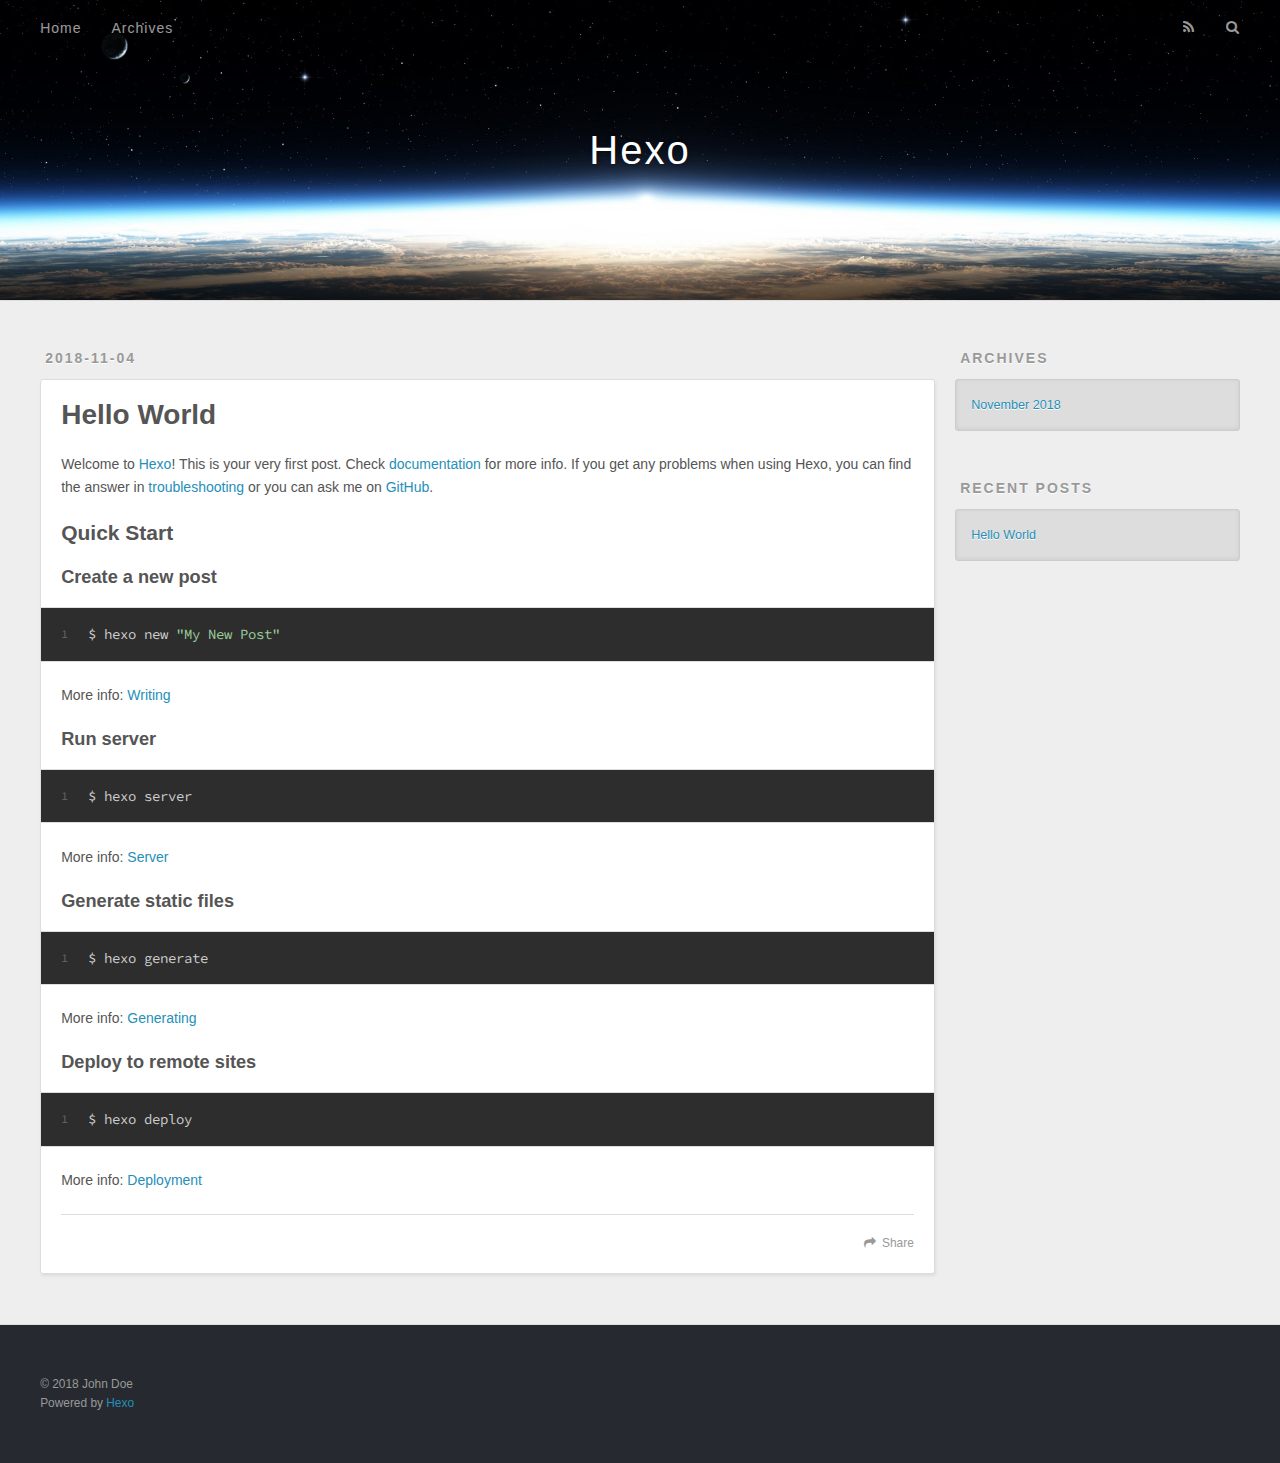
==== index.html @ 26033c9d "Site updated: 2018-11-04 21:46:15" ====
<!DOCTYPE html>
<html>
<head><meta name="generator" content="Hexo 3.8.0">
  <meta charset="utf-8">
  

  
  <title>Hexo</title>
  <meta name="viewport" content="width=device-width, initial-scale=1, maximum-scale=1">
  <meta property="og:type" content="website">
<meta property="og:title" content="Hexo">
<meta property="og:url" content="http://yoursite.com/index.html">
<meta property="og:site_name" content="Hexo">
<meta property="og:locale" content="default">
<meta name="twitter:card" content="summary">
<meta name="twitter:title" content="Hexo">
  
    <link rel="alternate" href="/atom.xml" title="Hexo" type="application/atom+xml">
  
  
    <link rel="icon" href="/favicon.png">
  
  
    <link href="//fonts.googleapis.com/css?family=Source+Code+Pro" rel="stylesheet" type="text/css">
  
  <link rel="stylesheet" href="/css/style.css">
</head>
</html>
<body>
  <div id="container">
    <div id="wrap">
      <header id="header">
  <div id="banner"></div>
  <div id="header-outer" class="outer">
    <div id="header-title" class="inner">
      <h1 id="logo-wrap">
        <a href="/" id="logo">Hexo</a>
      </h1>
      
    </div>
    <div id="header-inner" class="inner">
      <nav id="main-nav">
        <a id="main-nav-toggle" class="nav-icon"></a>
        
          <a class="main-nav-link" href="/">Home</a>
        
          <a class="main-nav-link" href="/archives">Archives</a>
        
      </nav>
      <nav id="sub-nav">
        
          <a id="nav-rss-link" class="nav-icon" href="/atom.xml" title="RSS Feed"></a>
        
        <a id="nav-search-btn" class="nav-icon" title="Search"></a>
      </nav>
      <div id="search-form-wrap">
        <form action="//google.com/search" method="get" accept-charset="UTF-8" class="search-form"><input type="search" name="q" class="search-form-input" placeholder="Search"><button type="submit" class="search-form-submit">&#xF002;</button><input type="hidden" name="sitesearch" value="http://yoursite.com"></form>
      </div>
    </div>
  </div>
</header>
      <div class="outer">
        <section id="main">
  
    <article id="post-hello-world" class="article article-type-post" itemscope="" itemprop="blogPost">
  <div class="article-meta">
    <a href="/2018/11/04/hello-world/" class="article-date">
  <time datetime="2018-11-04T13:41:22.725Z" itemprop="datePublished">2018-11-04</time>
</a>
    
  </div>
  <div class="article-inner">
    
    
      <header class="article-header">
        
  
    <h1 itemprop="name">
      <a class="article-title" href="/2018/11/04/hello-world/">Hello World</a>
    </h1>
  

      </header>
    
    <div class="article-entry" itemprop="articleBody">
      
        <p>Welcome to <a href="https://hexo.io/" target="_blank" rel="noopener">Hexo</a>! This is your very first post. Check <a href="https://hexo.io/docs/" target="_blank" rel="noopener">documentation</a> for more info. If you get any problems when using Hexo, you can find the answer in <a href="https://hexo.io/docs/troubleshooting.html" target="_blank" rel="noopener">troubleshooting</a> or you can ask me on <a href="https://github.com/hexojs/hexo/issues" target="_blank" rel="noopener">GitHub</a>.</p>
<h2 id="Quick-Start"><a href="#Quick-Start" class="headerlink" title="Quick Start"></a>Quick Start</h2><h3 id="Create-a-new-post"><a href="#Create-a-new-post" class="headerlink" title="Create a new post"></a>Create a new post</h3><figure class="highlight bash"><table><tr><td class="gutter"><pre><span class="line">1</span><br></pre></td><td class="code"><pre><span class="line">$ hexo new <span class="string">"My New Post"</span></span><br></pre></td></tr></table></figure>
<p>More info: <a href="https://hexo.io/docs/writing.html" target="_blank" rel="noopener">Writing</a></p>
<h3 id="Run-server"><a href="#Run-server" class="headerlink" title="Run server"></a>Run server</h3><figure class="highlight bash"><table><tr><td class="gutter"><pre><span class="line">1</span><br></pre></td><td class="code"><pre><span class="line">$ hexo server</span><br></pre></td></tr></table></figure>
<p>More info: <a href="https://hexo.io/docs/server.html" target="_blank" rel="noopener">Server</a></p>
<h3 id="Generate-static-files"><a href="#Generate-static-files" class="headerlink" title="Generate static files"></a>Generate static files</h3><figure class="highlight bash"><table><tr><td class="gutter"><pre><span class="line">1</span><br></pre></td><td class="code"><pre><span class="line">$ hexo generate</span><br></pre></td></tr></table></figure>
<p>More info: <a href="https://hexo.io/docs/generating.html" target="_blank" rel="noopener">Generating</a></p>
<h3 id="Deploy-to-remote-sites"><a href="#Deploy-to-remote-sites" class="headerlink" title="Deploy to remote sites"></a>Deploy to remote sites</h3><figure class="highlight bash"><table><tr><td class="gutter"><pre><span class="line">1</span><br></pre></td><td class="code"><pre><span class="line">$ hexo deploy</span><br></pre></td></tr></table></figure>
<p>More info: <a href="https://hexo.io/docs/deployment.html" target="_blank" rel="noopener">Deployment</a></p>

      
    </div>
    <footer class="article-footer">
      <a data-url="http://yoursite.com/2018/11/04/hello-world/" data-id="cjo2xeypz0000lewwjiqjbphz" class="article-share-link">Share</a>
      
      
    </footer>
  </div>
  
</article>


  


</section>
        
          <aside id="sidebar">
  
    

  
    

  
    
  
    
  <div class="widget-wrap">
    <h3 class="widget-title">Archives</h3>
    <div class="widget">
      <ul class="archive-list"><li class="archive-list-item"><a class="archive-list-link" href="/archives/2018/11/">November 2018</a></li></ul>
    </div>
  </div>


  
    
  <div class="widget-wrap">
    <h3 class="widget-title">Recent Posts</h3>
    <div class="widget">
      <ul>
        
          <li>
            <a href="/2018/11/04/hello-world/">Hello World</a>
          </li>
        
      </ul>
    </div>
  </div>

  
</aside>
        
      </div>
      <footer id="footer">
  
  <div class="outer">
    <div id="footer-info" class="inner">
      &copy; 2018 John Doe<br>
      Powered by <a href="http://hexo.io/" target="_blank">Hexo</a>
    </div>
  </div>
</footer>
    </div>
    <nav id="mobile-nav">
  
    <a href="/" class="mobile-nav-link">Home</a>
  
    <a href="/archives" class="mobile-nav-link">Archives</a>
  
</nav>
    

<script src="//ajax.googleapis.com/ajax/libs/jquery/2.0.3/jquery.min.js"></script>


  <link rel="stylesheet" href="/fancybox/jquery.fancybox.css">
  <script src="/fancybox/jquery.fancybox.pack.js"></script>


<script src="/js/script.js"></script>



  </div>
</body>
</html>
---- css/style.css ----
body {
  width: 100%;
}
body:before,
body:after {
  content: "";
  display: table;
}
body:after {
  clear: both;
}
html,
body,
div,
span,
applet,
object,
iframe,
h1,
h2,
h3,
h4,
h5,
h6,
p,
blockquote,
pre,
a,
abbr,
acronym,
address,
big,
cite,
code,
del,
dfn,
em,
img,
ins,
kbd,
q,
s,
samp,
small,
strike,
strong,
sub,
sup,
tt,
var,
dl,
dt,
dd,
ol,
ul,
li,
fieldset,
form,
label,
legend,
table,
caption,
tbody,
tfoot,
thead,
tr,
th,
td {
  margin: 0;
  padding: 0;
  border: 0;
  outline: 0;
  font-weight: inherit;
  font-style: inherit;
  font-family: inherit;
  font-size: 100%;
  vertical-align: baseline;
}
body {
  line-height: 1;
  color: #000;
  background: #fff;
}
ol,
ul {
  list-style: none;
}
table {
  border-collapse: separate;
  border-spacing: 0;
  vertical-align: middle;
}
caption,
th,
td {
  text-align: left;
  font-weight: normal;
  vertical-align: middle;
}
a img {
  border: none;
}
input,
button {
  margin: 0;
  padding: 0;
}
input::-moz-focus-inner,
button::-moz-focus-inner {
  border: 0;
  padding: 0;
}
@font-face {
  font-family: FontAwesome;
  font-style: normal;
  font-weight: normal;
  src: url("fonts/fontawesome-webfont.eot?v=#4.0.3");
  src: url("fonts/fontawesome-webfont.eot?#iefix&v=#4.0.3") format("embedded-opentype"), url("fonts/fontawesome-webfont.woff?v=#4.0.3") format("woff"), url("fonts/fontawesome-webfont.ttf?v=#4.0.3") format("truetype"), url("fonts/fontawesome-webfont.svg#fontawesomeregular?v=#4.0.3") format("svg");
}
html,
body,
#container {
  height: 100%;
}
body {
  background: #eee;
  font: 14px -apple-system, BlinkMacSystemFont, "Segoe UI", "Roboto", "Oxygen", "Ubuntu", "Cantarell", "Fira Sans", "Droid Sans", "Helvetica Neue", sans-serif;
  -webkit-text-size-adjust: 100%;
}
.outer {
  max-width: 1220px;
  margin: 0 auto;
  padding: 0 20px;
}
.outer:before,
.outer:after {
  content: "";
  display: table;
}
.outer:after {
  clear: both;
}
.inner {
  display: inline;
  float: left;
  width: 98.33333333333333%;
  margin: 0 0.833333333333333%;
}
.left,
.alignleft {
  float: left;
}
.right,
.alignright {
  float: right;
}
.clear {
  clear: both;
}
#container {
  position: relative;
}
.mobile-nav-on {
  overflow: hidden;
}
#wrap {
  height: 100%;
  width: 100%;
  position: absolute;
  top: 0;
  left: 0;
  -webkit-transition: 0.2s ease-out;
  -moz-transition: 0.2s ease-out;
  -ms-transition: 0.2s ease-out;
  transition: 0.2s ease-out;
  z-index: 1;
  background: #eee;
}
.mobile-nav-on #wrap {
  left: 280px;
}
@media screen and (min-width: 768px) {
  #main {
    display: inline;
    float: left;
    width: 73.33333333333333%;
    margin: 0 0.833333333333333%;
  }
}
.article-date,
.article-category-link,
.archive-year,
.widget-title {
  text-decoration: none;
  text-transform: uppercase;
  letter-spacing: 2px;
  color: #999;
  margin-bottom: 1em;
  margin-left: 5px;
  line-height: 1em;
  text-shadow: 0 1px #fff;
  font-weight: bold;
}
.article-inner,
.archive-article-inner {
  background: #fff;
  -webkit-box-shadow: 1px 2px 3px #ddd;
  box-shadow: 1px 2px 3px #ddd;
  border: 1px solid #ddd;
  border-radius: 3px;
}
.article-entry h1,
.widget h1 {
  font-size: 2em;
}
.article-entry h2,
.widget h2 {
  font-size: 1.5em;
}
.article-entry h3,
.widget h3 {
  font-size: 1.3em;
}
.article-entry h4,
.widget h4 {
  font-size: 1.2em;
}
.article-entry h5,
.widget h5 {
  font-size: 1em;
}
.article-entry h6,
.widget h6 {
  font-size: 1em;
  color: #999;
}
.article-entry hr,
.widget hr {
  border: 1px dashed #ddd;
}
.article-entry strong,
.widget strong {
  font-weight: bold;
}
.article-entry em,
.widget em,
.article-entry cite,
.widget cite {
  font-style: italic;
}
.article-entry sup,
.widget sup,
.article-entry sub,
.widget sub {
  font-size: 0.75em;
  line-height: 0;
  position: relative;
  vertical-align: baseline;
}
.article-entry sup,
.widget sup {
  top: -0.5em;
}
.article-entry sub,
.widget sub {
  bottom: -0.2em;
}
.article-entry small,
.widget small {
  font-size: 0.85em;
}
.article-entry acronym,
.widget acronym,
.article-entry abbr,
.widget abbr {
  border-bottom: 1px dotted;
}
.article-entry ul,
.widget ul,
.article-entry ol,
.widget ol,
.article-entry dl,
.widget dl {
  margin: 0 20px;
  line-height: 1.6em;
}
.article-entry ul ul,
.widget ul ul,
.article-entry ol ul,
.widget ol ul,
.article-entry ul ol,
.widget ul ol,
.article-entry ol ol,
.widget ol ol {
  margin-top: 0;
  margin-bottom: 0;
}
.article-entry ul,
.widget ul {
  list-style: disc;
}
.article-entry ol,
.widget ol {
  list-style: decimal;
}
.article-entry dt,
.widget dt {
  font-weight: bold;
}
#header {
  height: 300px;
  position: relative;
  border-bottom: 1px solid #ddd;
}
#header:before,
#header:after {
  content: "";
  position: absolute;
  left: 0;
  right: 0;
  height: 40px;
}
#header:before {
  top: 0;
  background: -webkit-linear-gradient(rgba(0,0,0,0.2), transparent);
  background: -moz-linear-gradient(rgba(0,0,0,0.2), transparent);
  background: -ms-linear-gradient(rgba(0,0,0,0.2), transparent);
  background: linear-gradient(rgba(0,0,0,0.2), transparent);
}
#header:after {
  bottom: 0;
  background: -webkit-linear-gradient(transparent, rgba(0,0,0,0.2));
  background: -moz-linear-gradient(transparent, rgba(0,0,0,0.2));
  background: -ms-linear-gradient(transparent, rgba(0,0,0,0.2));
  background: linear-gradient(transparent, rgba(0,0,0,0.2));
}
#header-outer {
  height: 100%;
  position: relative;
}
#header-inner {
  position: relative;
  overflow: hidden;
}
#banner {
  position: absolute;
  top: 0;
  left: 0;
  width: 100%;
  height: 100%;
  background: url("images/banner.jpg") center #000;
  -webkit-background-size: cover;
  -moz-background-size: cover;
  background-size: cover;
  z-index: -1;
}
#header-title {
  text-align: center;
  height: 40px;
  position: absolute;
  top: 50%;
  left: 0;
  margin-top: -20px;
}
#logo,
#subtitle {
  text-decoration: none;
  color: #fff;
  font-weight: 300;
  text-shadow: 0 1px 4px rgba(0,0,0,0.3);
}
#logo {
  font-size: 40px;
  line-height: 40px;
  letter-spacing: 2px;
}
#subtitle {
  font-size: 16px;
  line-height: 16px;
  letter-spacing: 1px;
}
#subtitle-wrap {
  margin-top: 16px;
}
#main-nav {
  float: left;
  margin-left: -15px;
}
.nav-icon,
.main-nav-link {
  float: left;
  color: #fff;
  opacity: 0.6;
  text-decoration: none;
  text-shadow: 0 1px rgba(0,0,0,0.2);
  -webkit-transition: opacity 0.2s;
  -moz-transition: opacity 0.2s;
  -ms-transition: opacity 0.2s;
  transition: opacity 0.2s;
  display: block;
  padding: 20px 15px;
}
.nav-icon:hover,
.main-nav-link:hover {
  opacity: 1;
}
.nav-icon {
  font-family: FontAwesome;
  text-align: center;
  font-size: 14px;
  width: 14px;
  height: 14px;
  padding: 20px 15px;
  position: relative;
  cursor: pointer;
}
.main-nav-link {
  font-weight: 300;
  letter-spacing: 1px;
}
@media screen and (max-width: 479px) {
  .main-nav-link {
    display: none;
  }
}
#main-nav-toggle {
  display: none;
}
#main-nav-toggle:before {
  content: "\f0c9";
}
@media screen and (max-width: 479px) {
  #main-nav-toggle {
    display: block;
  }
}
#sub-nav {
  float: right;
  margin-right: -15px;
}
#nav-rss-link:before {
  content: "\f09e";
}
#nav-search-btn:before {
  content: "\f002";
}
#search-form-wrap {
  position: absolute;
  top: 15px;
  width: 150px;
  height: 30px;
  right: -150px;
  opacity: 0;
  -webkit-transition: 0.2s ease-out;
  -moz-transition: 0.2s ease-out;
  -ms-transition: 0.2s ease-out;
  transition: 0.2s ease-out;
}
#search-form-wrap.on {
  opacity: 1;
  right: 0;
}
@media screen and (max-width: 479px) {
  #search-form-wrap {
    width: 100%;
    right: -100%;
  }
}
.search-form {
  position: absolute;
  top: 0;
  left: 0;
  right: 0;
  background: #fff;
  padding: 5px 15px;
  border-radius: 15px;
  -webkit-box-shadow: 0 0 10px rgba(0,0,0,0.3);
  box-shadow: 0 0 10px rgba(0,0,0,0.3);
}
.search-form-input {
  border: none;
  background: none;
  color: #555;
  width: 100%;
  font: 13px -apple-system, BlinkMacSystemFont, "Segoe UI", "Roboto", "Oxygen", "Ubuntu", "Cantarell", "Fira Sans", "Droid Sans", "Helvetica Neue", sans-serif;
  outline: none;
}
.search-form-input::-webkit-search-results-decoration,
.search-form-input::-webkit-search-cancel-button {
  -webkit-appearance: none;
}
.search-form-submit {
  position: absolute;
  top: 50%;
  right: 10px;
  margin-top: -7px;
  font: 13px FontAwesome;
  border: none;
  background: none;
  color: #bbb;
  cursor: pointer;
}
.search-form-submit:hover,
.search-form-submit:focus {
  color: #777;
}
.article {
  margin: 50px 0;
}
.article-inner {
  overflow: hidden;
}
.article-meta:before,
.article-meta:after {
  content: "";
  display: table;
}
.article-meta:after {
  clear: both;
}
.article-date {
  float: left;
}
.article-category {
  float: left;
  line-height: 1em;
  color: #ccc;
  text-shadow: 0 1px #fff;
  margin-left: 8px;
}
.article-category:before {
  content: "\2022";
}
.article-category-link {
  margin: 0 12px 1em;
}
.article-header {
  padding: 20px 20px 0;
}
.article-title {
  text-decoration: none;
  font-size: 2em;
  font-weight: bold;
  color: #555;
  line-height: 1.1em;
  -webkit-transition: color 0.2s;
  -moz-transition: color 0.2s;
  -ms-transition: color 0.2s;
  transition: color 0.2s;
}
a.article-title:hover {
  color: #258fb8;
}
.article-entry {
  color: #555;
  padding: 0 20px;
}
.article-entry:before,
.article-entry:after {
  content: "";
  display: table;
}
.article-entry:after {
  clear: both;
}
.article-entry p,
.article-entry table {
  line-height: 1.6em;
  margin: 1.6em 0;
}
.article-entry h1,
.article-entry h2,
.article-entry h3,
.article-entry h4,
.article-entry h5,
.article-entry h6 {
  font-weight: bold;
}
.article-entry h1,
.article-entry h2,
.article-entry h3,
.article-entry h4,
.article-entry h5,
.article-entry h6 {
  line-height: 1.1em;
  margin: 1.1em 0;
}
.article-entry a {
  color: #258fb8;
  text-decoration: none;
}
.article-entry a:hover {
  text-decoration: underline;
}
.article-entry ul,
.article-entry ol,
.article-entry dl {
  margin-top: 1.6em;
  margin-bottom: 1.6em;
}
.article-entry img,
.article-entry video {
  max-width: 100%;
  height: auto;
  display: block;
  margin: auto;
}
.article-entry iframe {
  border: none;
}
.article-entry table {
  width: 100%;
  border-collapse: collapse;
  border-spacing: 0;
}
.article-entry th {
  font-weight: bold;
  border-bottom: 3px solid #ddd;
  padding-bottom: 0.5em;
}
.article-entry td {
  border-bottom: 1px solid #ddd;
  padding: 10px 0;
}
.article-entry blockquote {
  font-family: Georgia, "Times New Roman", serif;
  font-size: 1.4em;
  margin: 1.6em 20px;
  text-align: center;
}
.article-entry blockquote footer {
  font-size: 14px;
  margin: 1.6em 0;
  font-family: -apple-system, BlinkMacSystemFont, "Segoe UI", "Roboto", "Oxygen", "Ubuntu", "Cantarell", "Fira Sans", "Droid Sans", "Helvetica Neue", sans-serif;
}
.article-entry blockquote footer cite:before {
  content: "—";
  padding: 0 0.5em;
}
.article-entry .pullquote {
  text-align: left;
  width: 45%;
  margin: 0;
}
.article-entry .pullquote.left {
  margin-left: 0.5em;
  margin-right: 1em;
}
.article-entry .pullquote.right {
  margin-right: 0.5em;
  margin-left: 1em;
}
.article-entry .caption {
  color: #999;
  display: block;
  font-size: 0.9em;
  margin-top: 0.5em;
  position: relative;
  text-align: center;
}
.article-entry .video-container {
  position: relative;
  padding-top: 56.25%;
  height: 0;
  overflow: hidden;
}
.article-entry .video-container iframe,
.article-entry .video-container object,
.article-entry .video-container embed {
  position: absolute;
  top: 0;
  left: 0;
  width: 100%;
  height: 100%;
  margin-top: 0;
}
.article-more-link a {
  display: inline-block;
  line-height: 1em;
  padding: 6px 15px;
  border-radius: 15px;
  background: #eee;
  color: #999;
  text-shadow: 0 1px #fff;
  text-decoration: none;
}
.article-more-link a:hover {
  background: #258fb8;
  color: #fff;
  text-decoration: none;
  text-shadow: 0 1px #1e7293;
}
.article-footer {
  font-size: 0.85em;
  line-height: 1.6em;
  border-top: 1px solid #ddd;
  padding-top: 1.6em;
  margin: 0 20px 20px;
}
.article-footer:before,
.article-footer:after {
  content: "";
  display: table;
}
.article-footer:after {
  clear: both;
}
.article-footer a {
  color: #999;
  text-decoration: none;
}
.article-footer a:hover {
  color: #555;
}
.article-tag-list-item {
  float: left;
  margin-right: 10px;
}
.article-tag-list-link:before {
  content: "#";
}
.article-comment-link {
  float: right;
}
.article-comment-link:before {
  content: "\f075";
  font-family: FontAwesome;
  padding-right: 8px;
}
.article-share-link {
  cursor: pointer;
  float: right;
  margin-left: 20px;
}
.article-share-link:before {
  content: "\f064";
  font-family: FontAwesome;
  padding-right: 6px;
}
#article-nav {
  position: relative;
}
#article-nav:before,
#article-nav:after {
  content: "";
  display: table;
}
#article-nav:after {
  clear: both;
}
@media screen and (min-width: 768px) {
  #article-nav {
    margin: 50px 0;
  }
  #article-nav:before {
    width: 8px;
    height: 8px;
    position: absolute;
    top: 50%;
    left: 50%;
    margin-top: -4px;
    margin-left: -4px;
    content: "";
    border-radius: 50%;
    background: #ddd;
    -webkit-box-shadow: 0 1px 2px #fff;
    box-shadow: 0 1px 2px #fff;
  }
}
.article-nav-link-wrap {
  text-decoration: none;
  text-shadow: 0 1px #fff;
  color: #999;
  -webkit-box-sizing: border-box;
  -moz-box-sizing: border-box;
  box-sizing: border-box;
  margin-top: 50px;
  text-align: center;
  display: block;
}
.article-nav-link-wrap:hover {
  color: #555;
}
@media screen and (min-width: 768px) {
  .article-nav-link-wrap {
    width: 50%;
    margin-top: 0;
  }
}
@media screen and (min-width: 768px) {
  #article-nav-newer {
    float: left;
    text-align: right;
    padding-right: 20px;
  }
}
@media screen and (min-width: 768px) {
  #article-nav-older {
    float: right;
    text-align: left;
    padding-left: 20px;
  }
}
.article-nav-caption {
  text-transform: uppercase;
  letter-spacing: 2px;
  color: #ddd;
  line-height: 1em;
  font-weight: bold;
}
#article-nav-newer .article-nav-caption {
  margin-right: -2px;
}
.article-nav-title {
  font-size: 0.85em;
  line-height: 1.6em;
  margin-top: 0.5em;
}
.article-share-box {
  position: absolute;
  display: none;
  background: #fff;
  -webkit-box-shadow: 1px 2px 10px rgba(0,0,0,0.2);
  box-shadow: 1px 2px 10px rgba(0,0,0,0.2);
  border-radius: 3px;
  margin-left: -145px;
  overflow: hidden;
  z-index: 1;
}
.article-share-box.on {
  display: block;
}
.article-share-input {
  width: 100%;
  background: none;
  -webkit-box-sizing: border-box;
  -moz-box-sizing: border-box;
  box-sizing: border-box;
  font: 14px -apple-system, BlinkMacSystemFont, "Segoe UI", "Roboto", "Oxygen", "Ubuntu", "Cantarell", "Fira Sans", "Droid Sans", "Helvetica Neue", sans-serif;
  padding: 0 15px;
  color: #555;
  outline: none;
  border: 1px solid #ddd;
  border-radius: 3px 3px 0 0;
  height: 36px;
  line-height: 36px;
}
.article-share-links {
  background: #eee;
}
.article-share-links:before,
.article-share-links:after {
  content: "";
  display: table;
}
.article-share-links:after {
  clear: both;
}
.article-share-twitter,
.article-share-facebook,
.article-share-pinterest,
.article-share-google {
  width: 50px;
  height: 36px;
  display: block;
  float: left;
  position: relative;
  color: #999;
  text-shadow: 0 1px #fff;
}
.article-share-twitter:before,
.article-share-facebook:before,
.article-share-pinterest:before,
.article-share-google:before {
  font-size: 20px;
  font-family: FontAwesome;
  width: 20px;
  height: 20px;
  position: absolute;
  top: 50%;
  left: 50%;
  margin-top: -10px;
  margin-left: -10px;
  text-align: center;
}
.article-share-twitter:hover,
.article-share-facebook:hover,
.article-share-pinterest:hover,
.article-share-google:hover {
  color: #fff;
}
.article-share-twitter:before {
  content: "\f099";
}
.article-share-twitter:hover {
  background: #00aced;
  text-shadow: 0 1px #008abe;
}
.article-share-facebook:before {
  content: "\f09a";
}
.article-share-facebook:hover {
  background: #3b5998;
  text-shadow: 0 1px #2f477a;
}
.article-share-pinterest:before {
  content: "\f0d2";
}
.article-share-pinterest:hover {
  background: #cb2027;
  text-shadow: 0 1px #a21a1f;
}
.article-share-google:before {
  content: "\f0d5";
}
.article-share-google:hover {
  background: #dd4b39;
  text-shadow: 0 1px #be3221;
}
.article-gallery {
  background: #000;
  position: relative;
}
.article-gallery-photos {
  position: relative;
  overflow: hidden;
}
.article-gallery-img {
  display: none;
  max-width: 100%;
}
.article-gallery-img:first-child {
  display: block;
}
.article-gallery-img.loaded {
  position: absolute;
  display: block;
}
.article-gallery-img img {
  display: block;
  max-width: 100%;
  margin: 0 auto;
}
#comments {
  background: #fff;
  -webkit-box-shadow: 1px 2px 3px #ddd;
  box-shadow: 1px 2px 3px #ddd;
  padding: 20px;
  border: 1px solid #ddd;
  border-radius: 3px;
  margin: 50px 0;
}
#comments a {
  color: #258fb8;
}
.archives-wrap {
  margin: 50px 0;
}
.archives:before,
.archives:after {
  content: "";
  display: table;
}
.archives:after {
  clear: both;
}
.archive-year-wrap {
  margin-bottom: 1em;
}
.archives {
  -webkit-column-gap: 10px;
  -moz-column-gap: 10px;
  column-gap: 10px;
}
@media screen and (min-width: 480px) and (max-width: 767px) {
  .archives {
    -webkit-column-count: 2;
    -moz-column-count: 2;
    column-count: 2;
  }
}
@media screen and (min-width: 768px) {
  .archives {
    -webkit-column-count: 3;
    -moz-column-count: 3;
    column-count: 3;
  }
}
.archive-article {
  -webkit-column-break-inside: avoid;
  page-break-inside: avoid;
  overflow: hidden;
  break-inside: avoid-column;
}
.archive-article-inner {
  padding: 10px;
  margin-bottom: 15px;
}
.archive-article-title {
  text-decoration: none;
  font-weight: bold;
  color: #555;
  -webkit-transition: color 0.2s;
  -moz-transition: color 0.2s;
  -ms-transition: color 0.2s;
  transition: color 0.2s;
  line-height: 1.6em;
}
.archive-article-title:hover {
  color: #258fb8;
}
.archive-article-footer {
  margin-top: 1em;
}
.archive-article-date {
  color: #999;
  text-decoration: none;
  font-size: 0.85em;
  line-height: 1em;
  margin-bottom: 0.5em;
  display: block;
}
#page-nav {
  margin: 50px auto;
  background: #fff;
  -webkit-box-shadow: 1px 2px 3px #ddd;
  box-shadow: 1px 2px 3px #ddd;
  border: 1px solid #ddd;
  border-radius: 3px;
  text-align: center;
  color: #999;
  overflow: hidden;
}
#page-nav:before,
#page-nav:after {
  content: "";
  display: table;
}
#page-nav:after {
  clear: both;
}
#page-nav a,
#page-nav span {
  padding: 10px 20px;
  line-height: 1;
  height: 2ex;
}
#page-nav a {
  color: #999;
  text-decoration: none;
}
#page-nav a:hover {
  background: #999;
  color: #fff;
}
#page-nav .prev {
  float: left;
}
#page-nav .next {
  float: right;
}
#page-nav .page-number {
  display: inline-block;
}
@media screen and (max-width: 479px) {
  #page-nav .page-number {
    display: none;
  }
}
#page-nav .current {
  color: #555;
  font-weight: bold;
}
#page-nav .space {
  color: #ddd;
}
#footer {
  background: #262a30;
  padding: 50px 0;
  border-top: 1px solid #ddd;
  color: #999;
}
#footer a {
  color: #258fb8;
  text-decoration: none;
}
#footer a:hover {
  text-decoration: underline;
}
#footer-info {
  line-height: 1.6em;
  font-size: 0.85em;
}
.article-entry pre,
.article-entry .highlight {
  background: #2d2d2d;
  margin: 0 -20px;
  padding: 15px 20px;
  border-style: solid;
  border-color: #ddd;
  border-width: 1px 0;
  overflow: auto;
  color: #ccc;
  line-height: 22.400000000000002px;
}
.article-entry .highlight .gutter pre,
.article-entry .gist .gist-file .gist-data .line-numbers {
  color: #666;
  font-size: 0.85em;
}
.article-entry pre,
.article-entry code {
  font-family: "Source Code Pro", Consolas, Monaco, Menlo, Consolas, monospace;
}
.article-entry code {
  background: #eee;
  text-shadow: 0 1px #fff;
  padding: 0 0.3em;
}
.article-entry pre code {
  background: none;
  text-shadow: none;
  padding: 0;
}
.article-entry .highlight pre {
  border: none;
  margin: 0;
  padding: 0;
}
.article-entry .highlight table {
  margin: 0;
  width: auto;
}
.article-entry .highlight td {
  border: none;
  padding: 0;
}
.article-entry .highlight figcaption {
  font-size: 0.85em;
  color: #999;
  line-height: 1em;
  margin-bottom: 1em;
}
.article-entry .highlight figcaption:before,
.article-entry .highlight figcaption:after {
  content: "";
  display: table;
}
.article-entry .highlight figcaption:after {
  clear: both;
}
.article-entry .highlight figcaption a {
  float: right;
}
.article-entry .highlight .gutter pre {
  text-align: right;
  padding-right: 20px;
}
.article-entry .highlight .line {
  height: 22.400000000000002px;
}
.article-entry .highlight .line.marked {
  background: #515151;
}
.article-entry .gist {
  margin: 0 -20px;
  border-style: solid;
  border-color: #ddd;
  border-width: 1px 0;
  background: #2d2d2d;
  padding: 15px 20px 15px 0;
}
.article-entry .gist .gist-file {
  border: none;
  font-family: "Source Code Pro", Consolas, Monaco, Menlo, Consolas, monospace;
  margin: 0;
}
.article-entry .gist .gist-file .gist-data {
  background: none;
  border: none;
}
.article-entry .gist .gist-file .gist-data .line-numbers {
  background: none;
  border: none;
  padding: 0 20px 0 0;
}
.article-entry .gist .gist-file .gist-data .line-data {
  padding: 0 !important;
}
.article-entry .gist .gist-file .highlight {
  margin: 0;
  padding: 0;
  border: none;
}
.article-entry .gist .gist-file .gist-meta {
  background: #2d2d2d;
  color: #999;
  font: 0.85em -apple-system, BlinkMacSystemFont, "Segoe UI", "Roboto", "Oxygen", "Ubuntu", "Cantarell", "Fira Sans", "Droid Sans", "Helvetica Neue", sans-serif;
  text-shadow: 0 0;
  padding: 0;
  margin-top: 1em;
  margin-left: 20px;
}
.article-entry .gist .gist-file .gist-meta a {
  color: #258fb8;
  font-weight: normal;
}
.article-entry .gist .gist-file .gist-meta a:hover {
  text-decoration: underline;
}
pre .comment,
pre .title {
  color: #999;
}
pre .variable,
pre .attribute,
pre .tag,
pre .regexp,
pre .ruby .constant,
pre .xml .tag .title,
pre .xml .pi,
pre .xml .doctype,
pre .html .doctype,
pre .css .id,
pre .css .class,
pre .css .pseudo {
  color: #f2777a;
}
pre .number,
pre .preprocessor,
pre .built_in,
pre .literal,
pre .params,
pre .constant {
  color: #f99157;
}
pre .class,
pre .ruby .class .title,
pre .css .rules .attribute {
  color: #9c9;
}
pre .string,
pre .value,
pre .inheritance,
pre .header,
pre .ruby .symbol,
pre .xml .cdata {
  color: #9c9;
}
pre .css .hexcolor {
  color: #6cc;
}
pre .function,
pre .python .decorator,
pre .python .title,
pre .ruby .function .title,
pre .ruby .title .keyword,
pre .perl .sub,
pre .javascript .title,
pre .coffeescript .title {
  color: #69c;
}
pre .keyword,
pre .javascript .function {
  color: #c9c;
}
@media screen and (max-width: 479px) {
  #mobile-nav {
    position: absolute;
    top: 0;
    left: 0;
    width: 280px;
    height: 100%;
    background: #191919;
    border-right: 1px solid #fff;
  }
}
@media screen and (max-width: 479px) {
  .mobile-nav-link {
    display: block;
    color: #999;
    text-decoration: none;
    padding: 15px 20px;
    font-weight: bold;
  }
  .mobile-nav-link:hover {
    color: #fff;
  }
}
@media screen and (min-width: 768px) {
  #sidebar {
    display: inline;
    float: left;
    width: 23.333333333333332%;
    margin: 0 0.833333333333333%;
  }
}
.widget-wrap {
  margin: 50px 0;
}
.widget {
  color: #777;
  text-shadow: 0 1px #fff;
  background: #ddd;
  -webkit-box-shadow: 0 -1px 4px #ccc inset;
  box-shadow: 0 -1px 4px #ccc inset;
  border: 1px solid #ccc;
  padding: 15px;
  border-radius: 3px;
}
.widget a {
  color: #258fb8;
  text-decoration: none;
}
.widget a:hover {
  text-decoration: underline;
}
.widget ul ul,
.widget ol ul,
.widget dl ul,
.widget ul ol,
.widget ol ol,
.widget dl ol,
.widget ul dl,
.widget ol dl,
.widget dl dl {
  margin-left: 15px;
  list-style: disc;
}
.widget {
  line-height: 1.6em;
  word-wrap: break-word;
  font-size: 0.9em;
}
.widget ul,
.widget ol {
  list-style: none;
  margin: 0;
}
.widget ul ul,
.widget ol ul,
.widget ul ol,
.widget ol ol {
  margin: 0 20px;
}
.widget ul ul,
.widget ol ul {
  list-style: disc;
}
.widget ul ol,
.widget ol ol {
  list-style: decimal;
}
.category-list-count,
.tag-list-count,
.archive-list-count {
  padding-left: 5px;
  color: #999;
  font-size: 0.85em;
}
.category-list-count:before,
.tag-list-count:before,
.archive-list-count:before {
  content: "(";
}
.category-list-count:after,
.tag-list-count:after,
.archive-list-count:after {
  content: ")";
}
.tagcloud a {
  margin-right: 5px;
  display: inline-block;
}
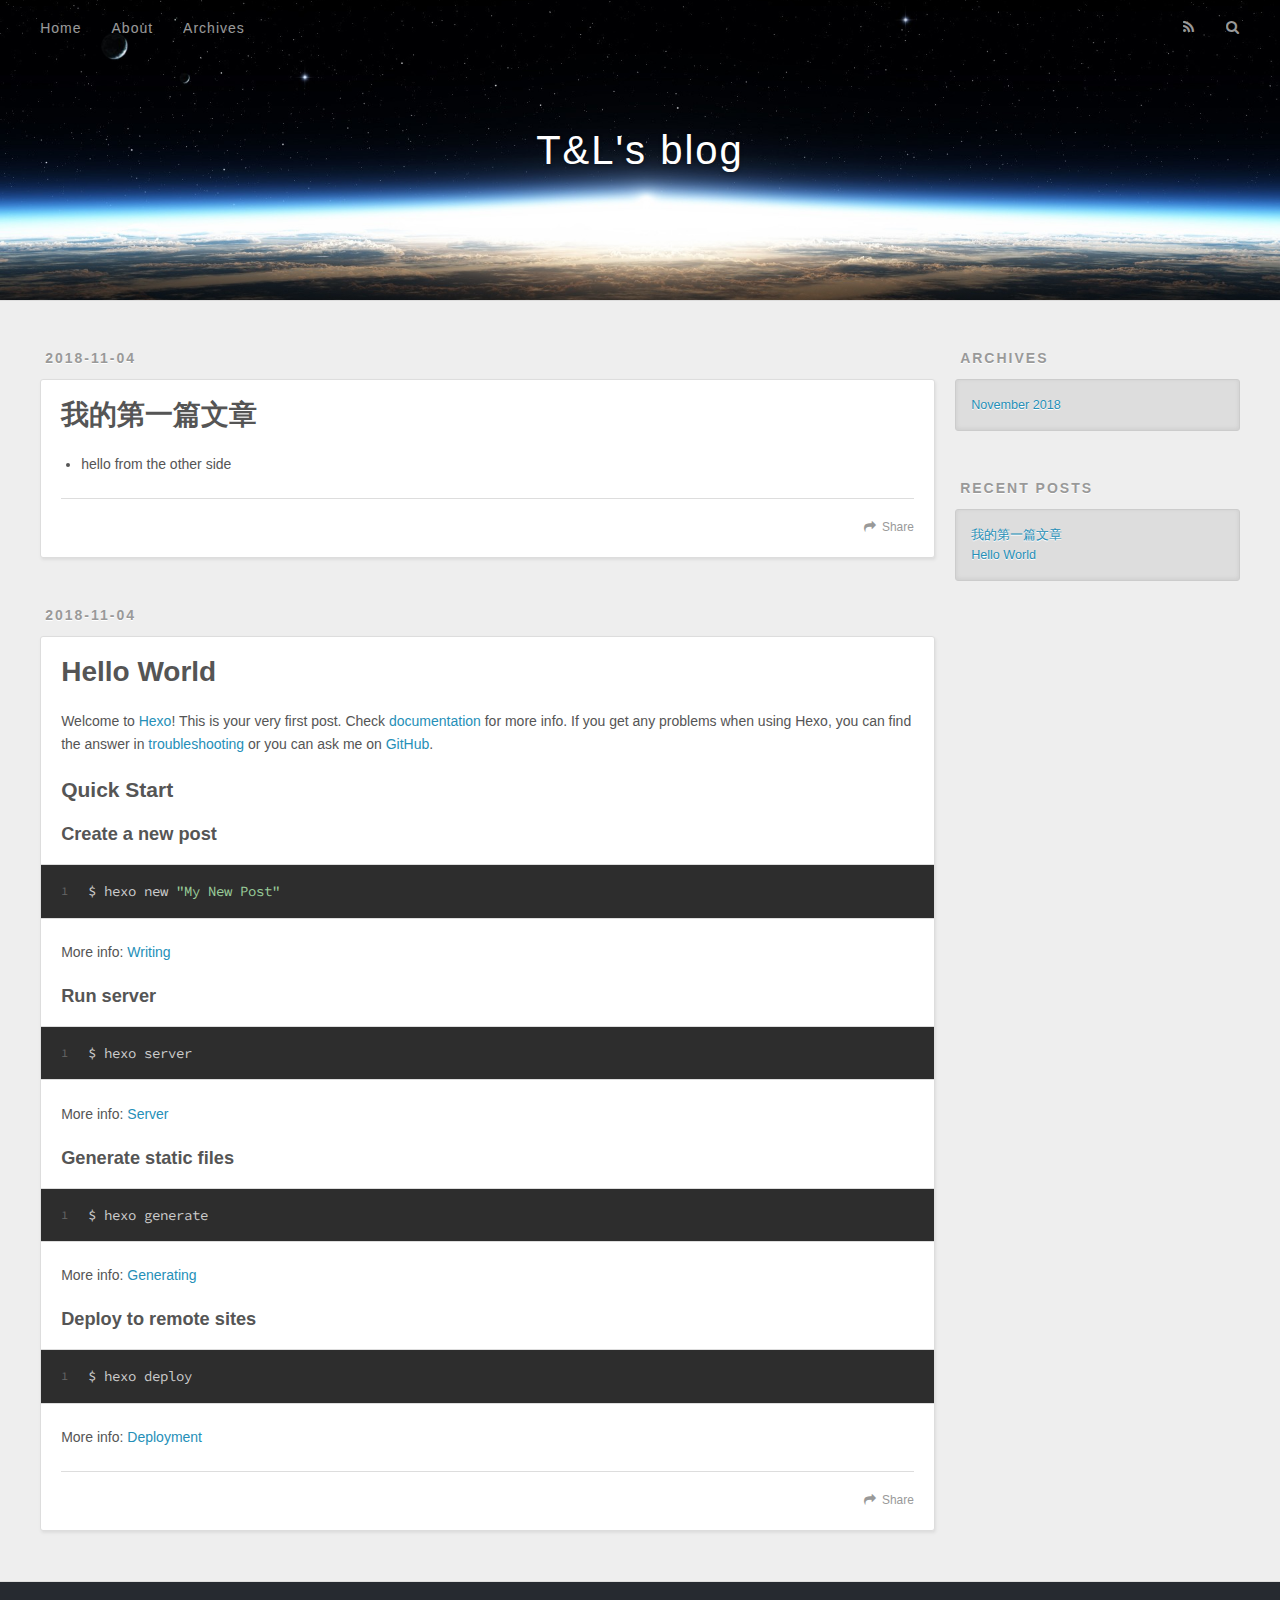
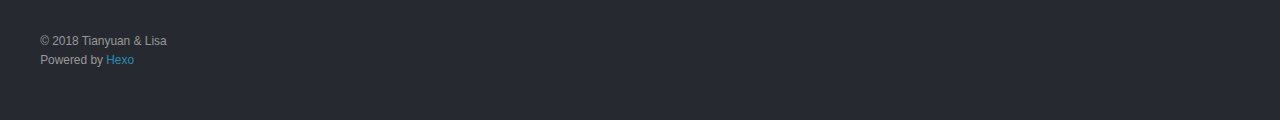
==== commit 24a6105a: "Site updated: 2018-11-04 22:14:00" ====
--- a/index.html
+++ b/index.html
@@ -5,17 +5,17 @@
   
 
   
-  <title>Hexo</title>
+  <title>T&amp;L&#39;s blog</title>
   <meta name="viewport" content="width=device-width, initial-scale=1, maximum-scale=1">
   <meta property="og:type" content="website">
-<meta property="og:title" content="Hexo">
-<meta property="og:url" content="http://yoursite.com/index.html">
-<meta property="og:site_name" content="Hexo">
+<meta property="og:title" content="T&amp;L&#39;s blog">
+<meta property="og:url" content="https://tlu3.github.io/index.html">
+<meta property="og:site_name" content="T&amp;L&#39;s blog">
 <meta property="og:locale" content="default">
 <meta name="twitter:card" content="summary">
-<meta name="twitter:title" content="Hexo">
-  
-    <link rel="alternate" href="/atom.xml" title="Hexo" type="application/atom+xml">
+<meta name="twitter:title" content="T&amp;L&#39;s blog">
+  
+    <link rel="alternate" href="/atom.xml" title="T&amp;L&#39;s blog" type="application/atom+xml">
   
   
     <link rel="icon" href="/favicon.png">
@@ -34,7 +34,7 @@
   <div id="header-outer" class="outer">
     <div id="header-title" class="inner">
       <h1 id="logo-wrap">
-        <a href="/" id="logo">Hexo</a>
+        <a href="/" id="logo">T&amp;L&#39;s blog</a>
       </h1>
       
     </div>
@@ -44,6 +44,8 @@
         
           <a class="main-nav-link" href="/">Home</a>
         
+          <a class="main-nav-link" href="/about">About</a>
+        
           <a class="main-nav-link" href="/archives">Archives</a>
         
       </nav>
@@ -54,13 +56,52 @@
         <a id="nav-search-btn" class="nav-icon" title="Search"></a>
       </nav>
       <div id="search-form-wrap">
-        <form action="//google.com/search" method="get" accept-charset="UTF-8" class="search-form"><input type="search" name="q" class="search-form-input" placeholder="Search"><button type="submit" class="search-form-submit">&#xF002;</button><input type="hidden" name="sitesearch" value="http://yoursite.com"></form>
+        <form action="//google.com/search" method="get" accept-charset="UTF-8" class="search-form"><input type="search" name="q" class="search-form-input" placeholder="Search"><button type="submit" class="search-form-submit">&#xF002;</button><input type="hidden" name="sitesearch" value="https://tlu3.github.io"></form>
       </div>
     </div>
   </div>
 </header>
       <div class="outer">
         <section id="main">
+  
+    <article id="post-我的第一篇文章" class="article article-type-post" itemscope="" itemprop="blogPost">
+  <div class="article-meta">
+    <a href="/2018/11/04/我的第一篇文章/" class="article-date">
+  <time datetime="2018-11-04T14:03:49.000Z" itemprop="datePublished">2018-11-04</time>
+</a>
+    
+  </div>
+  <div class="article-inner">
+    
+    
+      <header class="article-header">
+        
+  
+    <h1 itemprop="name">
+      <a class="article-title" href="/2018/11/04/我的第一篇文章/">我的第一篇文章</a>
+    </h1>
+  
+
+      </header>
+    
+    <div class="article-entry" itemprop="articleBody">
+      
+        <ul>
+<li>hello from the other side</li>
+</ul>
+
+      
+    </div>
+    <footer class="article-footer">
+      <a data-url="https://tlu3.github.io/2018/11/04/我的第一篇文章/" data-id="cjo2yjdid00010kww52g4mr5r" class="article-share-link">Share</a>
+      
+      
+    </footer>
+  </div>
+  
+</article>
+
+
   
     <article id="post-hello-world" class="article article-type-post" itemscope="" itemprop="blogPost">
   <div class="article-meta">
@@ -97,7 +138,7 @@
       
     </div>
     <footer class="article-footer">
-      <a data-url="http://yoursite.com/2018/11/04/hello-world/" data-id="cjo2xeypz0000lewwjiqjbphz" class="article-share-link">Share</a>
+      <a data-url="https://tlu3.github.io/2018/11/04/hello-world/" data-id="cjo2yjdi900000kwwshw3v2oj" class="article-share-link">Share</a>
       
       
     </footer>
@@ -138,6 +179,10 @@
       <ul>
         
           <li>
+            <a href="/2018/11/04/我的第一篇文章/">我的第一篇文章</a>
+          </li>
+        
+          <li>
             <a href="/2018/11/04/hello-world/">Hello World</a>
           </li>
         
@@ -153,7 +198,7 @@
   
   <div class="outer">
     <div id="footer-info" class="inner">
-      &copy; 2018 John Doe<br>
+      &copy; 2018 Tianyuan &amp; Lisa<br>
       Powered by <a href="http://hexo.io/" target="_blank">Hexo</a>
     </div>
   </div>
@@ -162,6 +207,8 @@
     <nav id="mobile-nav">
   
     <a href="/" class="mobile-nav-link">Home</a>
+  
+    <a href="/about" class="mobile-nav-link">About</a>
   
     <a href="/archives" class="mobile-nav-link">Archives</a>
   
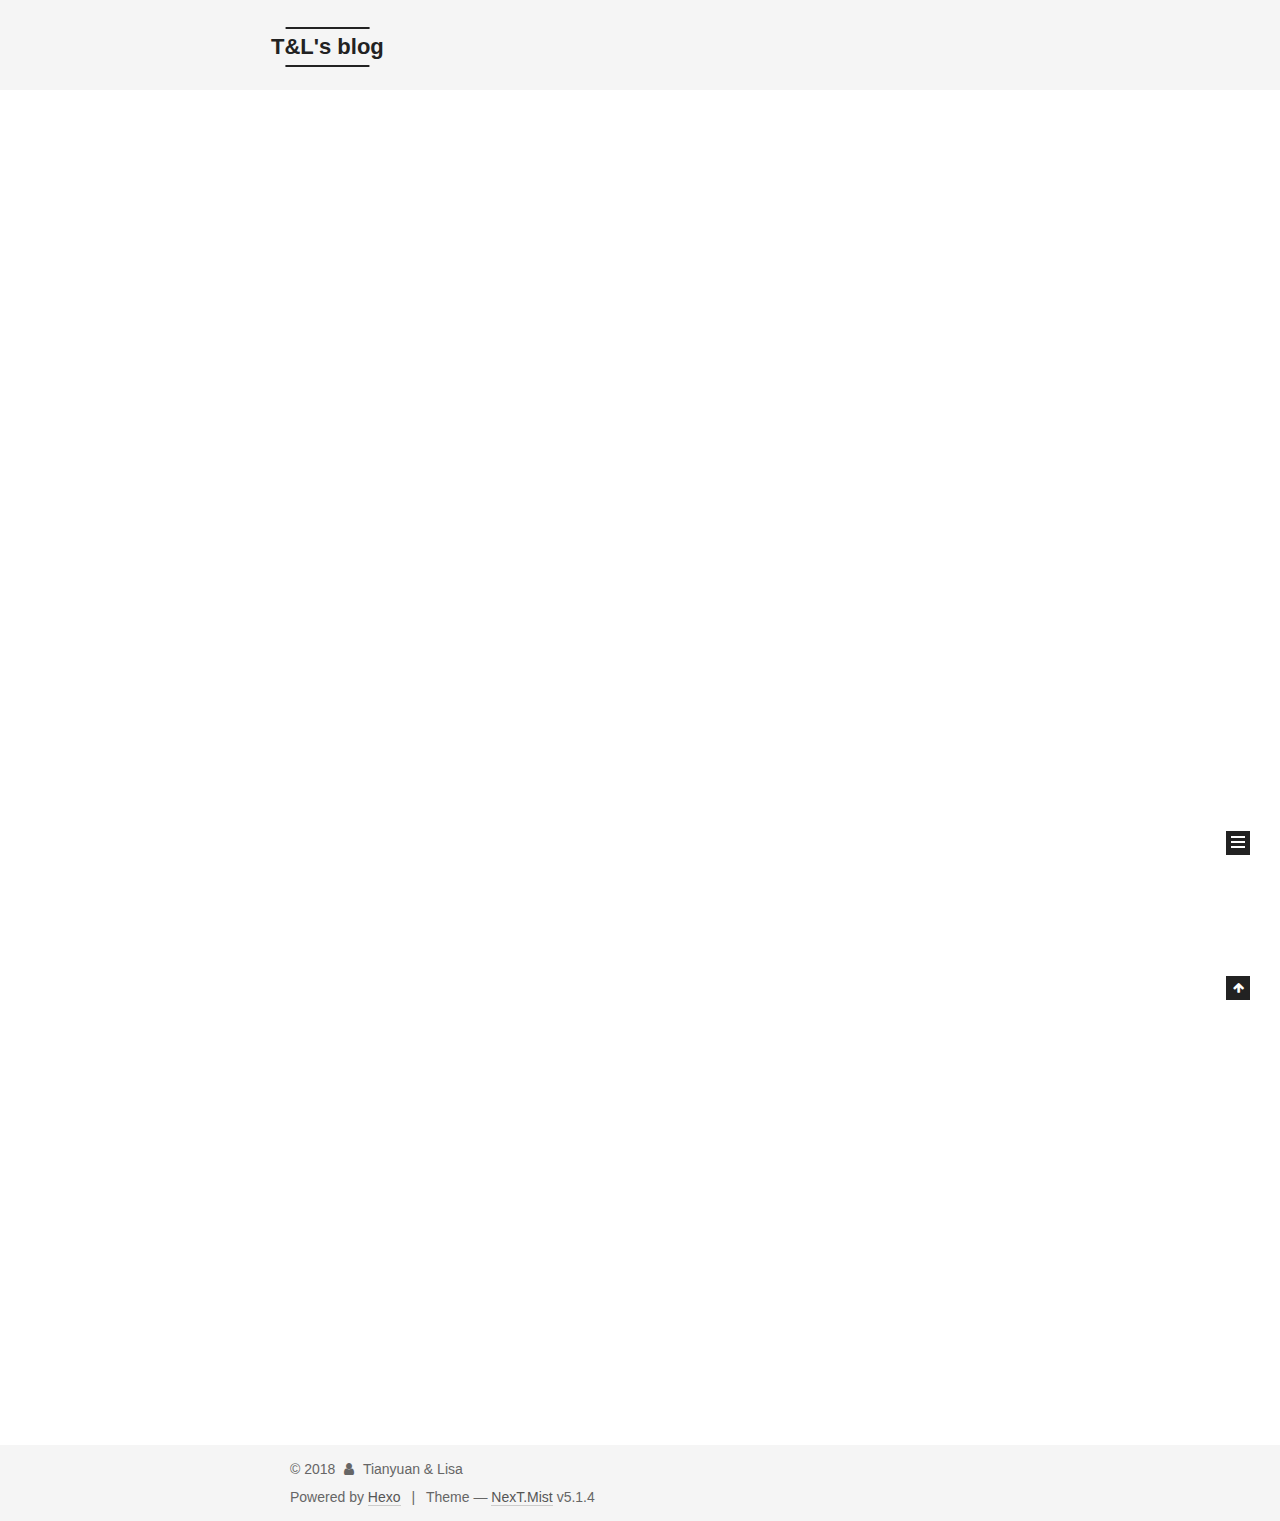
==== commit 671a5b64: "Site updated: 2018-11-04 22:38:22" ====
--- a/index.html
+++ b/index.html
@@ -1,131 +1,446 @@
 <!DOCTYPE html>
-<html>
+
+
+
+  
+
+
+<html class="theme-next mist use-motion" lang="">
 <head><meta name="generator" content="Hexo 3.8.0">
-  <meta charset="utf-8">
-  
-
-  
-  <title>T&amp;L&#39;s blog</title>
-  <meta name="viewport" content="width=device-width, initial-scale=1, maximum-scale=1">
-  <meta property="og:type" content="website">
+  <meta charset="UTF-8">
+<meta http-equiv="X-UA-Compatible" content="IE=edge">
+<meta name="viewport" content="width=device-width, initial-scale=1, maximum-scale=1">
+<meta name="theme-color" content="#222">
+
+
+
+
+
+
+
+
+
+<meta http-equiv="Cache-Control" content="no-transform">
+<meta http-equiv="Cache-Control" content="no-siteapp">
+
+
+
+
+
+
+
+
+
+
+
+
+
+
+
+
+  
+  
+  <link href="/lib/fancybox/source/jquery.fancybox.css?v=2.1.5" rel="stylesheet" type="text/css">
+
+
+
+
+
+
+
+<link href="/lib/font-awesome/css/font-awesome.min.css?v=4.6.2" rel="stylesheet" type="text/css">
+
+<link href="/css/main.css?v=5.1.4" rel="stylesheet" type="text/css">
+
+
+  <link rel="apple-touch-icon" sizes="180x180" href="/images/apple-touch-icon-next.png?v=5.1.4">
+
+
+  <link rel="icon" type="image/png" sizes="32x32" href="/images/favicon-32x32-next.png?v=5.1.4">
+
+
+  <link rel="icon" type="image/png" sizes="16x16" href="/images/favicon-16x16-next.png?v=5.1.4">
+
+
+  <link rel="mask-icon" href="/images/logo.svg?v=5.1.4" color="#222">
+
+
+
+
+
+  <meta name="keywords" content="Hexo, NexT">
+
+
+
+
+
+
+
+
+
+
+<meta property="og:type" content="website">
 <meta property="og:title" content="T&amp;L&#39;s blog">
 <meta property="og:url" content="https://tlu3.github.io/index.html">
 <meta property="og:site_name" content="T&amp;L&#39;s blog">
 <meta property="og:locale" content="default">
 <meta name="twitter:card" content="summary">
 <meta name="twitter:title" content="T&amp;L&#39;s blog">
-  
-    <link rel="alternate" href="/atom.xml" title="T&amp;L&#39;s blog" type="application/atom+xml">
-  
-  
-    <link rel="icon" href="/favicon.png">
-  
-  
-    <link href="//fonts.googleapis.com/css?family=Source+Code+Pro" rel="stylesheet" type="text/css">
-  
-  <link rel="stylesheet" href="/css/style.css">
+
+
+
+<script type="text/javascript" id="hexo.configurations">
+  var NexT = window.NexT || {};
+  var CONFIG = {
+    root: '/',
+    scheme: 'Mist',
+    version: '5.1.4',
+    sidebar: {"position":"left","display":"post","offset":12,"b2t":false,"scrollpercent":false,"onmobile":false},
+    fancybox: true,
+    tabs: true,
+    motion: {"enable":true,"async":false,"transition":{"post_block":"fadeIn","post_header":"slideDownIn","post_body":"slideDownIn","coll_header":"slideLeftIn","sidebar":"slideUpIn"}},
+    duoshuo: {
+      userId: '0',
+      author: 'Author'
+    },
+    algolia: {
+      applicationID: '',
+      apiKey: '',
+      indexName: '',
+      hits: {"per_page":10},
+      labels: {"input_placeholder":"Search for Posts","hits_empty":"We didn't find any results for the search: ${query}","hits_stats":"${hits} results found in ${time} ms"}
+    }
+  };
+</script>
+
+
+
+  <link rel="canonical" href="https://tlu3.github.io/">
+
+
+
+
+
+  <title>T&L's blog</title>
+  
+
+
+
+
+
+
+
+
 </head>
-</html>
-<body>
-  <div id="container">
-    <div id="wrap">
-      <header id="header">
-  <div id="banner"></div>
-  <div id="header-outer" class="outer">
-    <div id="header-title" class="inner">
-      <h1 id="logo-wrap">
-        <a href="/" id="logo">T&amp;L&#39;s blog</a>
-      </h1>
-      
+
+<body itemscope="" itemtype="http://schema.org/WebPage" lang="default">
+
+  
+  
+    
+  
+
+  <div class="container sidebar-position-left 
+  page-home">
+    <div class="headband"></div>
+
+    <header id="header" class="header" itemscope="" itemtype="http://schema.org/WPHeader">
+      <div class="header-inner"><div class="site-brand-wrapper">
+  <div class="site-meta ">
+    
+
+    <div class="custom-logo-site-title">
+      <a href="/" class="brand" rel="start">
+        <span class="logo-line-before"><i></i></span>
+        <span class="site-title">T&L's blog</span>
+        <span class="logo-line-after"><i></i></span>
+      </a>
     </div>
-    <div id="header-inner" class="inner">
-      <nav id="main-nav">
-        <a id="main-nav-toggle" class="nav-icon"></a>
-        
-          <a class="main-nav-link" href="/">Home</a>
-        
-          <a class="main-nav-link" href="/about">About</a>
-        
-          <a class="main-nav-link" href="/archives">Archives</a>
-        
-      </nav>
-      <nav id="sub-nav">
-        
-          <a id="nav-rss-link" class="nav-icon" href="/atom.xml" title="RSS Feed"></a>
-        
-        <a id="nav-search-btn" class="nav-icon" title="Search"></a>
-      </nav>
-      <div id="search-form-wrap">
-        <form action="//google.com/search" method="get" accept-charset="UTF-8" class="search-form"><input type="search" name="q" class="search-form-input" placeholder="Search"><button type="submit" class="search-form-submit">&#xF002;</button><input type="hidden" name="sitesearch" value="https://tlu3.github.io"></form>
-      </div>
+      
+        <p class="site-subtitle"></p>
+      
+  </div>
+
+  <div class="site-nav-toggle">
+    <button>
+      <span class="btn-bar"></span>
+      <span class="btn-bar"></span>
+      <span class="btn-bar"></span>
+    </button>
+  </div>
+</div>
+
+<nav class="site-nav">
+  
+
+  
+    <ul id="menu" class="menu">
+      
+        
+        <li class="menu-item menu-item-home">
+          <a href="/" rel="section">
+            
+              <i class="menu-item-icon fa fa-fw fa-home"></i> <br>
+            
+            Home
+          </a>
+        </li>
+      
+        
+        <li class="menu-item menu-item-tags">
+          <a href="/tags/" rel="section">
+            
+              <i class="menu-item-icon fa fa-fw fa-tags"></i> <br>
+            
+            Tags
+          </a>
+        </li>
+      
+        
+        <li class="menu-item menu-item-categories">
+          <a href="/categories/" rel="section">
+            
+              <i class="menu-item-icon fa fa-fw fa-th"></i> <br>
+            
+            Categories
+          </a>
+        </li>
+      
+        
+        <li class="menu-item menu-item-archives">
+          <a href="/archives/" rel="section">
+            
+              <i class="menu-item-icon fa fa-fw fa-archive"></i> <br>
+            
+            Archives
+          </a>
+        </li>
+      
+
+      
+    </ul>
+  
+
+  
+</nav>
+
+
+
+ </div>
+    </header>
+
+    <main id="main" class="main">
+      <div class="main-inner">
+        <div class="content-wrap">
+          <div id="content" class="content">
+            
+  <section id="posts" class="posts-expand">
+    
+      
+
+  
+
+  
+  
+  
+
+  <article class="post post-type-normal" itemscope="" itemtype="http://schema.org/Article">
+  
+  
+  
+  <div class="post-block">
+    <link itemprop="mainEntityOfPage" href="https://tlu3.github.io/2018/11/04/我的第一篇文章/">
+
+    <span hidden itemprop="author" itemscope="" itemtype="http://schema.org/Person">
+      <meta itemprop="name" content="Tianyuan & Lisa">
+      <meta itemprop="description" content="">
+      <meta itemprop="image" content="/images/avatar.png">
+    </span>
+
+    <span hidden itemprop="publisher" itemscope="" itemtype="http://schema.org/Organization">
+      <meta itemprop="name" content="T&L's blog">
+    </span>
+
+    
+      <header class="post-header">
+
+        
+        
+          <h1 class="post-title" itemprop="name headline">
+                
+                <a class="post-title-link" href="/2018/11/04/我的第一篇文章/" itemprop="url">我的第一篇文章</a></h1>
+        
+
+        <div class="post-meta">
+          <span class="post-time">
+            
+              <span class="post-meta-item-icon">
+                <i class="fa fa-calendar-o"></i>
+              </span>
+              
+                <span class="post-meta-item-text">Posted on</span>
+              
+              <time title="Post created" itemprop="dateCreated datePublished" datetime="2018-11-04T22:03:49+08:00">
+                2018-11-04
+              </time>
+            
+
+            
+
+            
+          </span>
+
+          
+
+          
+            
+          
+
+          
+          
+
+          
+
+          
+
+          
+
+        </div>
+      </header>
+    
+
+    
+    
+    
+    <div class="post-body" itemprop="articleBody">
+
+      
+      
+
+      
+        
+          
+            <p> hello world!<br> this is my first trial using hexo &amp; github pages</p>
+
+          
+        
+      
     </div>
-  </div>
-</header>
-      <div class="outer">
-        <section id="main">
-  
-    <article id="post-我的第一篇文章" class="article article-type-post" itemscope="" itemprop="blogPost">
-  <div class="article-meta">
-    <a href="/2018/11/04/我的第一篇文章/" class="article-date">
-  <time datetime="2018-11-04T14:03:49.000Z" itemprop="datePublished">2018-11-04</time>
-</a>
-    
-  </div>
-  <div class="article-inner">
-    
-    
-      <header class="article-header">
-        
-  
-    <h1 itemprop="name">
-      <a class="article-title" href="/2018/11/04/我的第一篇文章/">我的第一篇文章</a>
-    </h1>
-  
-
-      </header>
-    
-    <div class="article-entry" itemprop="articleBody">
-      
-        <ul>
-<li>hello from the other side</li>
-</ul>
-
-      
-    </div>
-    <footer class="article-footer">
-      <a data-url="https://tlu3.github.io/2018/11/04/我的第一篇文章/" data-id="cjo2yjdid00010kww52g4mr5r" class="article-share-link">Share</a>
-      
+    
+    
+    
+
+    
+
+    
+
+    
+
+    <footer class="post-footer">
+      
+
+      
+
+      
+
+      
+      
+        <div class="post-eof"></div>
       
     </footer>
   </div>
   
-</article>
-
-
-  
-    <article id="post-hello-world" class="article article-type-post" itemscope="" itemprop="blogPost">
-  <div class="article-meta">
-    <a href="/2018/11/04/hello-world/" class="article-date">
-  <time datetime="2018-11-04T13:41:22.725Z" itemprop="datePublished">2018-11-04</time>
-</a>
-    
-  </div>
-  <div class="article-inner">
-    
-    
-      <header class="article-header">
-        
-  
-    <h1 itemprop="name">
-      <a class="article-title" href="/2018/11/04/hello-world/">Hello World</a>
-    </h1>
-  
-
+  
+  
+  </article>
+
+
+    
+      
+
+  
+
+  
+  
+  
+
+  <article class="post post-type-normal" itemscope="" itemtype="http://schema.org/Article">
+  
+  
+  
+  <div class="post-block">
+    <link itemprop="mainEntityOfPage" href="https://tlu3.github.io/2018/11/04/hello-world/">
+
+    <span hidden itemprop="author" itemscope="" itemtype="http://schema.org/Person">
+      <meta itemprop="name" content="Tianyuan & Lisa">
+      <meta itemprop="description" content="">
+      <meta itemprop="image" content="/images/avatar.png">
+    </span>
+
+    <span hidden itemprop="publisher" itemscope="" itemtype="http://schema.org/Organization">
+      <meta itemprop="name" content="T&L's blog">
+    </span>
+
+    
+      <header class="post-header">
+
+        
+        
+          <h1 class="post-title" itemprop="name headline">
+                
+                <a class="post-title-link" href="/2018/11/04/hello-world/" itemprop="url">Hello World</a></h1>
+        
+
+        <div class="post-meta">
+          <span class="post-time">
+            
+              <span class="post-meta-item-icon">
+                <i class="fa fa-calendar-o"></i>
+              </span>
+              
+                <span class="post-meta-item-text">Posted on</span>
+              
+              <time title="Post created" itemprop="dateCreated datePublished" datetime="2018-11-04T21:41:22+08:00">
+                2018-11-04
+              </time>
+            
+
+            
+
+            
+          </span>
+
+          
+
+          
+            
+          
+
+          
+          
+
+          
+
+          
+
+          
+
+        </div>
       </header>
     
-    <div class="article-entry" itemprop="articleBody">
-      
-        <p>Welcome to <a href="https://hexo.io/" target="_blank" rel="noopener">Hexo</a>! This is your very first post. Check <a href="https://hexo.io/docs/" target="_blank" rel="noopener">documentation</a> for more info. If you get any problems when using Hexo, you can find the answer in <a href="https://hexo.io/docs/troubleshooting.html" target="_blank" rel="noopener">troubleshooting</a> or you can ask me on <a href="https://github.com/hexojs/hexo/issues" target="_blank" rel="noopener">GitHub</a>.</p>
+
+    
+    
+    
+    <div class="post-body" itemprop="articleBody">
+
+      
+      
+
+      
+        
+          
+            <p>Welcome to <a href="https://hexo.io/" target="_blank" rel="noopener">Hexo</a>! This is your very first post. Check <a href="https://hexo.io/docs/" target="_blank" rel="noopener">documentation</a> for more info. If you get any problems when using Hexo, you can find the answer in <a href="https://hexo.io/docs/troubleshooting.html" target="_blank" rel="noopener">troubleshooting</a> or you can ask me on <a href="https://github.com/hexojs/hexo/issues" target="_blank" rel="noopener">GitHub</a>.</p>
 <h2 id="Quick-Start"><a href="#Quick-Start" class="headerlink" title="Quick Start"></a>Quick Start</h2><h3 id="Create-a-new-post"><a href="#Create-a-new-post" class="headerlink" title="Create a new post"></a>Create a new post</h3><figure class="highlight bash"><table><tr><td class="gutter"><pre><span class="line">1</span><br></pre></td><td class="code"><pre><span class="line">$ hexo new <span class="string">"My New Post"</span></span><br></pre></td></tr></table></figure>
 <p>More info: <a href="https://hexo.io/docs/writing.html" target="_blank" rel="noopener">Writing</a></p>
 <h3 id="Run-server"><a href="#Run-server" class="headerlink" title="Run server"></a>Run server</h3><figure class="highlight bash"><table><tr><td class="gutter"><pre><span class="line">1</span><br></pre></td><td class="code"><pre><span class="line">$ hexo server</span><br></pre></td></tr></table></figure>
@@ -135,97 +450,309 @@
 <h3 id="Deploy-to-remote-sites"><a href="#Deploy-to-remote-sites" class="headerlink" title="Deploy to remote sites"></a>Deploy to remote sites</h3><figure class="highlight bash"><table><tr><td class="gutter"><pre><span class="line">1</span><br></pre></td><td class="code"><pre><span class="line">$ hexo deploy</span><br></pre></td></tr></table></figure>
 <p>More info: <a href="https://hexo.io/docs/deployment.html" target="_blank" rel="noopener">Deployment</a></p>
 
+          
+        
       
     </div>
-    <footer class="article-footer">
-      <a data-url="https://tlu3.github.io/2018/11/04/hello-world/" data-id="cjo2yjdi900000kwwshw3v2oj" class="article-share-link">Share</a>
-      
+    
+    
+    
+
+    
+
+    
+
+    
+
+    <footer class="post-footer">
+      
+
+      
+
+      
+
+      
+      
+        <div class="post-eof"></div>
       
     </footer>
   </div>
   
-</article>
-
-
-  
-
-
-</section>
-        
-          <aside id="sidebar">
-  
-    
-
-  
-    
-
-  
-    
-  
-    
-  <div class="widget-wrap">
-    <h3 class="widget-title">Archives</h3>
-    <div class="widget">
-      <ul class="archive-list"><li class="archive-list-item"><a class="archive-list-link" href="/archives/2018/11/">November 2018</a></li></ul>
+  
+  
+  </article>
+
+
+    
+  </section>
+
+  
+
+
+          </div>
+          
+
+
+          
+
+        </div>
+        
+          
+  
+  <div class="sidebar-toggle">
+    <div class="sidebar-toggle-line-wrap">
+      <span class="sidebar-toggle-line sidebar-toggle-line-first"></span>
+      <span class="sidebar-toggle-line sidebar-toggle-line-middle"></span>
+      <span class="sidebar-toggle-line sidebar-toggle-line-last"></span>
     </div>
   </div>
 
-
-  
-    
-  <div class="widget-wrap">
-    <h3 class="widget-title">Recent Posts</h3>
-    <div class="widget">
-      <ul>
-        
-          <li>
-            <a href="/2018/11/04/我的第一篇文章/">我的第一篇文章</a>
-          </li>
-        
-          <li>
-            <a href="/2018/11/04/hello-world/">Hello World</a>
-          </li>
-        
-      </ul>
+  <aside id="sidebar" class="sidebar">
+    
+    <div class="sidebar-inner">
+
+      
+
+      
+
+      <section class="site-overview-wrap sidebar-panel sidebar-panel-active">
+        <div class="site-overview">
+          <div class="site-author motion-element" itemprop="author" itemscope="" itemtype="http://schema.org/Person">
+            
+              <img class="site-author-image" itemprop="image" src="/images/avatar.png" alt="Tianyuan & Lisa">
+            
+              <p class="site-author-name" itemprop="name">Tianyuan & Lisa</p>
+              <p class="site-description motion-element" itemprop="description"></p>
+          </div>
+
+          <nav class="site-state motion-element">
+
+            
+              <div class="site-state-item site-state-posts">
+              
+                <a href="/archives/">
+              
+                  <span class="site-state-item-count">2</span>
+                  <span class="site-state-item-name">posts</span>
+                </a>
+              </div>
+            
+
+            
+
+            
+
+          </nav>
+
+          
+
+          
+
+          
+          
+
+          
+          
+
+          
+
+        </div>
+      </section>
+
+      
+
+      
+
     </div>
+  </aside>
+
+
+        
+      </div>
+    </main>
+
+    <footer id="footer" class="footer">
+      <div class="footer-inner">
+        <div class="copyright">&copy; <span itemprop="copyrightYear">2018</span>
+  <span class="with-love">
+    <i class="fa fa-user"></i>
+  </span>
+  <span class="author" itemprop="copyrightHolder">Tianyuan & Lisa</span>
+
+  
+</div>
+
+
+  <div class="powered-by">Powered by <a class="theme-link" target="_blank" href="https://hexo.io">Hexo</a></div>
+
+
+
+  <span class="post-meta-divider">|</span>
+
+
+
+  <div class="theme-info">Theme &mdash; <a class="theme-link" target="_blank" href="https://github.com/iissnan/hexo-theme-next">NexT.Mist</a> v5.1.4</div>
+
+
+
+
+        
+
+
+
+
+
+
+
+        
+      </div>
+    </footer>
+
+    
+      <div class="back-to-top">
+        <i class="fa fa-arrow-up"></i>
+        
+      </div>
+    
+
+    
+
   </div>
 
   
-</aside>
-        
-      </div>
-      <footer id="footer">
-  
-  <div class="outer">
-    <div id="footer-info" class="inner">
-      &copy; 2018 Tianyuan &amp; Lisa<br>
-      Powered by <a href="http://hexo.io/" target="_blank">Hexo</a>
-    </div>
-  </div>
-</footer>
-    </div>
-    <nav id="mobile-nav">
-  
-    <a href="/" class="mobile-nav-link">Home</a>
-  
-    <a href="/about" class="mobile-nav-link">About</a>
-  
-    <a href="/archives" class="mobile-nav-link">Archives</a>
-  
-</nav>
-    
-
-<script src="//ajax.googleapis.com/ajax/libs/jquery/2.0.3/jquery.min.js"></script>
-
-
-  <link rel="stylesheet" href="/fancybox/jquery.fancybox.css">
-  <script src="/fancybox/jquery.fancybox.pack.js"></script>
-
-
-<script src="/js/script.js"></script>
-
-
-
-  </div>
+
+<script type="text/javascript">
+  if (Object.prototype.toString.call(window.Promise) !== '[object Function]') {
+    window.Promise = null;
+  }
+</script>
+
+
+
+
+
+
+
+
+
+  
+
+
+
+
+
+
+
+
+
+
+
+
+  
+  
+    <script type="text/javascript" src="/lib/jquery/index.js?v=2.1.3"></script>
+  
+
+  
+  
+    <script type="text/javascript" src="/lib/fastclick/lib/fastclick.min.js?v=1.0.6"></script>
+  
+
+  
+  
+    <script type="text/javascript" src="/lib/jquery_lazyload/jquery.lazyload.js?v=1.9.7"></script>
+  
+
+  
+  
+    <script type="text/javascript" src="/lib/velocity/velocity.min.js?v=1.2.1"></script>
+  
+
+  
+  
+    <script type="text/javascript" src="/lib/velocity/velocity.ui.min.js?v=1.2.1"></script>
+  
+
+  
+  
+    <script type="text/javascript" src="/lib/fancybox/source/jquery.fancybox.pack.js?v=2.1.5"></script>
+  
+
+
+  
+
+
+  <script type="text/javascript" src="/js/src/utils.js?v=5.1.4"></script>
+
+  <script type="text/javascript" src="/js/src/motion.js?v=5.1.4"></script>
+
+
+
+  
+  
+
+  
+
+  
+
+
+  <script type="text/javascript" src="/js/src/bootstrap.js?v=5.1.4"></script>
+
+
+
+  
+
+
+  
+
+
+
+
+	
+
+
+
+
+
+  
+
+
+
+
+
+  
+
+
+
+
+
+
+
+
+
+
+
+
+  
+
+
+
+
+
+  
+
+  
+
+  
+
+  
+  
+
+  
+
+  
+
+  
+
 </body>
-</html>+</html>
--- a/css/main.css
+++ b/css/main.css
@@ -0,0 +1,2906 @@
+/* normalize.css v3.0.2 | MIT License | git.io/normalize */
+html {
+  font-family: sans-serif; /* 1 */
+  -ms-text-size-adjust: 100%; /* 2 */
+  -webkit-text-size-adjust: 100%; /* 2 */
+}
+body {
+  margin: 0;
+}
+article,
+aside,
+details,
+figcaption,
+figure,
+footer,
+header,
+hgroup,
+main,
+menu,
+nav,
+section,
+summary {
+  display: block;
+}
+audio,
+canvas,
+progress,
+video {
+  display: inline-block; /* 1 */
+  vertical-align: baseline; /* 2 */
+}
+audio:not([controls]) {
+  display: none;
+  height: 0;
+}
+[hidden],
+template {
+  display: none;
+}
+a {
+  background-color: transparent;
+}
+a:active,
+a:hover {
+  outline: 0;
+}
+abbr[title] {
+  border-bottom: 1px dotted;
+}
+b,
+strong {
+  font-weight: bold;
+}
+dfn {
+  font-style: italic;
+}
+h1 {
+  font-size: 2em;
+  margin: 0.67em 0;
+}
+mark {
+  background: #ff0;
+  color: #000;
+}
+small {
+  font-size: 80%;
+}
+sub,
+sup {
+  font-size: 75%;
+  line-height: 0;
+  position: relative;
+  vertical-align: baseline;
+}
+sup {
+  top: -0.5em;
+}
+sub {
+  bottom: -0.25em;
+}
+img {
+  border: 0;
+}
+svg:not(:root) {
+  overflow: hidden;
+}
+figure {
+  margin: 1em 40px;
+}
+hr {
+  -moz-box-sizing: content-box;
+  box-sizing: content-box;
+  height: 0;
+}
+pre {
+  overflow: auto;
+}
+code,
+kbd,
+pre,
+samp {
+  font-family: monospace, monospace;
+  font-size: 1em;
+}
+button,
+input,
+optgroup,
+select,
+textarea {
+  color: inherit; /* 1 */
+  font: inherit; /* 2 */
+  margin: 0; /* 3 */
+}
+button {
+  overflow: visible;
+}
+button,
+select {
+  text-transform: none;
+}
+button,
+html input[type="button"],
+input[type="reset"],
+input[type="submit"] {
+  -webkit-appearance: button; /* 2 */
+  cursor: pointer; /* 3 */
+}
+button[disabled],
+html input[disabled] {
+  cursor: default;
+}
+button::-moz-focus-inner,
+input::-moz-focus-inner {
+  border: 0;
+  padding: 0;
+}
+input {
+  line-height: normal;
+}
+input[type="checkbox"],
+input[type="radio"] {
+  box-sizing: border-box; /* 1 */
+  padding: 0; /* 2 */
+}
+input[type="number"]::-webkit-inner-spin-button,
+input[type="number"]::-webkit-outer-spin-button {
+  height: auto;
+}
+input[type="search"] {
+  -webkit-appearance: textfield; /* 1 */
+  -moz-box-sizing: content-box;
+  -webkit-box-sizing: content-box; /* 2 */
+  box-sizing: content-box;
+}
+input[type="search"]::-webkit-search-cancel-button,
+input[type="search"]::-webkit-search-decoration {
+  -webkit-appearance: none;
+}
+fieldset {
+  border: 1px solid #c0c0c0;
+  margin: 0 2px;
+  padding: 0.35em 0.625em 0.75em;
+}
+legend {
+  border: 0; /* 1 */
+  padding: 0; /* 2 */
+}
+textarea {
+  overflow: auto;
+}
+optgroup {
+  font-weight: bold;
+}
+table {
+  border-collapse: collapse;
+  border-spacing: 0;
+}
+td,
+th {
+  padding: 0;
+}
+::selection {
+  background: #262a30;
+  color: #fff;
+}
+body {
+  position: relative;
+  font-family: 'Lato', "PingFang SC", "Microsoft YaHei", sans-serif;
+  font-size: 14px;
+  line-height: 2;
+  color: #555;
+  background: #fff;
+}
+@media (max-width: 767px) {
+  body {
+    padding-right: 0 !important;
+  }
+}
+@media (min-width: 768px) and (max-width: 991px) {
+  body {
+    padding-right: 0 !important;
+  }
+}
+@media (min-width: 1600px) {
+  body {
+    font-size: 16px;
+  }
+}
+h1,
+h2,
+h3,
+h4,
+h5,
+h6 {
+  margin: 0;
+  padding: 0;
+  font-weight: bold;
+  line-height: 1.5;
+  font-family: 'Lato', "PingFang SC", "Microsoft YaHei", sans-serif;
+}
+h2,
+h3,
+h4,
+h5,
+h6 {
+  margin: 20px 0 15px;
+}
+h1 {
+  font-size: 24px;
+}
+@media (max-width: 767px) {
+  h1 {
+    font-size: 20px;
+  }
+}
+h2 {
+  font-size: 22px;
+}
+@media (max-width: 767px) {
+  h2 {
+    font-size: 18px;
+  }
+}
+h3 {
+  font-size: 20px;
+}
+@media (max-width: 767px) {
+  h3 {
+    font-size: 16px;
+  }
+}
+h4 {
+  font-size: 18px;
+}
+@media (max-width: 767px) {
+  h4 {
+    font-size: 14px;
+  }
+}
+h5 {
+  font-size: 16px;
+}
+@media (max-width: 767px) {
+  h5 {
+    font-size: 12px;
+  }
+}
+h6 {
+  font-size: 14px;
+}
+@media (max-width: 767px) {
+  h6 {
+    font-size: 10px;
+  }
+}
+p {
+  margin: 0 0 20px 0;
+}
+a {
+  color: #555;
+  text-decoration: none;
+  outline: none;
+  border-bottom: 1px solid #999;
+  word-wrap: break-word;
+}
+a:hover {
+  color: #222;
+  border-bottom-color: #222;
+}
+blockquote {
+  margin: 0;
+  padding: 0;
+}
+img {
+  display: block;
+  margin: auto;
+  max-width: 100%;
+  height: auto;
+}
+hr {
+  margin: 40px 0;
+  height: 3px;
+  border: none;
+  background-color: #ddd;
+  background-image: repeating-linear-gradient(-45deg, #fff, #fff 4px, transparent 4px, transparent 8px);
+}
+blockquote {
+  padding: 0 15px;
+  color: #666;
+  border-left: 4px solid #ddd;
+}
+blockquote cite::before {
+  content: "-";
+  padding: 0 5px;
+}
+dt {
+  font-weight: 700;
+}
+dd {
+  margin: 0;
+  padding: 0;
+}
+kbd {
+  border: 1px solid #ccc;
+  border-radius: 0.2em;
+  box-shadow: 0.1em 0.1em 0.2em rgba(0,0,0,0.1);
+  background-color: #f9f9f9;
+  font-family: inherit;
+  background-image: -webkit-linear-gradient(top, #eee, #fff, #eee);
+  padding: 0.1em 0.3em;
+  white-space: nowrap;
+}
+.text-left {
+  text-align: left;
+}
+.text-center {
+  text-align: center;
+}
+.text-right {
+  text-align: right;
+}
+.text-justify {
+  text-align: justify;
+}
+.text-nowrap {
+  white-space: nowrap;
+}
+.text-lowercase {
+  text-transform: lowercase;
+}
+.text-uppercase {
+  text-transform: uppercase;
+}
+.text-capitalize {
+  text-transform: capitalize;
+}
+.center-block {
+  display: block;
+  margin-left: auto;
+  margin-right: auto;
+}
+.clearfix:before,
+.clearfix:after {
+  content: " ";
+  display: table;
+}
+.clearfix:after {
+  clear: both;
+}
+.pullquote {
+  width: 45%;
+}
+.pullquote.left {
+  float: left;
+  margin-left: 5px;
+  margin-right: 10px;
+}
+.pullquote.right {
+  float: right;
+  margin-left: 10px;
+  margin-right: 5px;
+}
+.affix.affix.affix {
+  position: fixed;
+}
+.translation {
+  margin-top: -20px;
+  font-size: 14px;
+  color: #999;
+}
+.scrollbar-measure {
+  width: 100px;
+  height: 100px;
+  overflow: scroll;
+  position: absolute;
+  top: -9999px;
+}
+.use-motion .motion-element {
+  opacity: 0;
+}
+table {
+  margin: 20px 0;
+  width: 100%;
+  border-collapse: collapse;
+  border-spacing: 0;
+  border: 1px solid #ddd;
+  font-size: 14px;
+  table-layout: fixed;
+  word-wrap: break-all;
+}
+table>tbody>tr:nth-of-type(odd) {
+  background-color: #f9f9f9;
+}
+table>tbody>tr:hover {
+  background-color: #f5f5f5;
+}
+caption,
+th,
+td {
+  padding: 8px;
+  text-align: left;
+  vertical-align: middle;
+  font-weight: normal;
+}
+th,
+td {
+  border-bottom: 3px solid #ddd;
+  border-right: 1px solid #eee;
+}
+th {
+  padding-bottom: 10px;
+  font-weight: 700;
+}
+td {
+  border-bottom-width: 1px;
+}
+html,
+body {
+  height: 100%;
+}
+.container {
+  position: relative;
+  min-height: 100%;
+}
+.header-inner {
+  margin: 0 auto;
+  padding: 100px 0 70px;
+  width: 700px;
+}
+@media (min-width: 1600px) {
+  .container .header-inner {
+    width: 900px;
+  }
+}
+.main {
+  padding-bottom: 150px;
+}
+.main-inner {
+  margin: 0 auto;
+  width: 700px;
+}
+@media (min-width: 1600px) {
+  .container .main-inner {
+    width: 900px;
+  }
+}
+.footer {
+  position: absolute;
+  left: 0;
+  bottom: 0;
+  width: 100%;
+  min-height: 50px;
+}
+.footer-inner {
+  box-sizing: border-box;
+  margin: 20px auto;
+  width: 700px;
+}
+@media (min-width: 1600px) {
+  .container .footer-inner {
+    width: 900px;
+  }
+}
+pre,
+.highlight {
+  overflow: auto;
+  margin: 20px 0;
+  padding: 0;
+  font-size: 13px;
+  color: #4d4d4c;
+  background: #f7f7f7;
+  line-height: 1.6;
+}
+pre,
+code {
+  font-family: consolas, Menlo, "PingFang SC", "Microsoft YaHei", monospace;
+}
+code {
+  padding: 2px 4px;
+  word-wrap: break-word;
+  color: #555;
+  background: #eee;
+  border-radius: 3px;
+  font-size: 13px;
+}
+pre {
+  padding: 10px;
+}
+pre code {
+  padding: 0;
+  color: #4d4d4c;
+  background: none;
+  text-shadow: none;
+}
+.highlight {
+  border-radius: 1px;
+}
+.highlight pre {
+  border: none;
+  margin: 0;
+  padding: 10px 0;
+}
+.highlight table {
+  margin: 0;
+  width: auto;
+  border: none;
+}
+.highlight td {
+  border: none;
+  padding: 0;
+}
+.highlight figcaption {
+  font-size: 1em;
+  color: #4d4d4c;
+  line-height: 1em;
+  margin-bottom: 1em;
+}
+.highlight figcaption:before,
+.highlight figcaption:after {
+  content: " ";
+  display: table;
+}
+.highlight figcaption:after {
+  clear: both;
+}
+.highlight figcaption a {
+  float: right;
+  color: #4d4d4c;
+}
+.highlight figcaption a:hover {
+  border-bottom-color: #4d4d4c;
+}
+.highlight .gutter pre {
+  padding-left: 10px;
+  padding-right: 10px;
+  color: #869194;
+  text-align: right;
+  background-color: #eff2f3;
+}
+.highlight .code pre {
+  width: 100%;
+  padding-left: 10px;
+  padding-right: 10px;
+  background-color: #f7f7f7;
+}
+.highlight .line {
+  height: 20px;
+}
+.gutter {
+  -webkit-user-select: none;
+  -moz-user-select: none;
+  -ms-user-select: none;
+  user-select: none;
+}
+.gist table {
+  width: auto;
+}
+.gist table td {
+  border: none;
+}
+pre .deletion {
+  background: #fdd;
+}
+pre .addition {
+  background: #dfd;
+}
+pre .meta {
+  color: #8959a8;
+}
+pre .comment {
+  color: #8e908c;
+}
+pre .variable,
+pre .attribute,
+pre .tag,
+pre .regexp,
+pre .ruby .constant,
+pre .xml .tag .title,
+pre .xml .pi,
+pre .xml .doctype,
+pre .html .doctype,
+pre .css .id,
+pre .css .class,
+pre .css .pseudo {
+  color: #c82829;
+}
+pre .number,
+pre .preprocessor,
+pre .built_in,
+pre .literal,
+pre .params,
+pre .constant,
+pre .command {
+  color: #f5871f;
+}
+pre .ruby .class .title,
+pre .css .rules .attribute,
+pre .string,
+pre .value,
+pre .inheritance,
+pre .header,
+pre .ruby .symbol,
+pre .xml .cdata,
+pre .special,
+pre .number,
+pre .formula {
+  color: #718c00;
+}
+pre .title,
+pre .css .hexcolor {
+  color: #3e999f;
+}
+pre .function,
+pre .python .decorator,
+pre .python .title,
+pre .ruby .function .title,
+pre .ruby .title .keyword,
+pre .perl .sub,
+pre .javascript .title,
+pre .coffeescript .title {
+  color: #4271ae;
+}
+pre .keyword,
+pre .javascript .function {
+  color: #8959a8;
+}
+.full-image.full-image.full-image.full-image {
+  border: none;
+  max-width: 100%;
+  width: auto;
+  margin: 20px auto 25px;
+}
+@media (min-width: 992px) {
+  .full-image.full-image.full-image.full-image {
+    max-width: none;
+    width: 110%;
+    margin: 25px -5%;
+  }
+}
+.blockquote-center,
+.page-home .post-type-quote blockquote,
+.page-post-detail .post-type-quote blockquote {
+  position: relative;
+  margin: 40px 0;
+  padding: 0;
+  border-left: none;
+  text-align: center;
+}
+.blockquote-center::before,
+.page-home .post-type-quote blockquote::before,
+.page-post-detail .post-type-quote blockquote::before,
+.blockquote-center::after,
+.page-home .post-type-quote blockquote::after,
+.page-post-detail .post-type-quote blockquote::after {
+  position: absolute;
+  content: ' ';
+  display: block;
+  width: 100%;
+  height: 24px;
+  opacity: 0.2;
+  background-repeat: no-repeat;
+  background-position: 0 -6px;
+  background-size: 22px 22px;
+}
+.blockquote-center::before,
+.page-home .post-type-quote blockquote::before,
+.page-post-detail .post-type-quote blockquote::before {
+  top: -20px;
+  background-image: url("../images/quote-l.svg");
+  border-top: 1px solid #ccc;
+}
+.blockquote-center::after,
+.page-home .post-type-quote blockquote::after,
+.page-post-detail .post-type-quote blockquote::after {
+  bottom: -20px;
+  background-image: url("../images/quote-r.svg");
+  border-bottom: 1px solid #ccc;
+  background-position: 100% 8px;
+}
+.blockquote-center p,
+.page-home .post-type-quote blockquote p,
+.page-post-detail .post-type-quote blockquote p,
+.blockquote-center div,
+.page-home .post-type-quote blockquote div,
+.page-post-detail .post-type-quote blockquote div {
+  text-align: center;
+}
+.post .post-body .group-picture img {
+  box-sizing: border-box;
+  padding: 0 3px;
+  border: none;
+}
+.post .group-picture-row {
+  overflow: hidden;
+  margin-top: 6px;
+}
+.post .group-picture-row:first-child {
+  margin-top: 0;
+}
+.post .group-picture-column {
+  float: left;
+}
+.page-post-detail .post-body .group-picture-column {
+  float: none;
+  margin-top: 10px;
+  width: auto !important;
+}
+.page-post-detail .post-body .group-picture-column img {
+  margin: 0 auto;
+}
+.page-archive .group-picture-container {
+  overflow: hidden;
+}
+.page-archive .group-picture-row {
+  float: left;
+}
+.page-archive .group-picture-row:first-child {
+  margin-top: 6px;
+}
+.page-archive .group-picture-column {
+  max-width: 150px;
+  max-height: 150px;
+}
+.post-body .note {
+  position: relative;
+  padding: 15px;
+  margin-bottom: 20px;
+  border: 1px solid #eee;
+  border-left-width: 5px;
+  border-radius: 3px;
+}
+.post-body .note h2,
+.post-body .note h3,
+.post-body .note h4,
+.post-body .note h5,
+.post-body .note h6 {
+  margin-top: 0;
+  margin-bottom: 0;
+  border-bottom: initial;
+  padding-top: 0 !important;
+}
+.post-body .note p:first-child,
+.post-body .note ul:first-child,
+.post-body .note ol:first-child,
+.post-body .note table:first-child,
+.post-body .note pre:first-child,
+.post-body .note blockquote:first-child {
+  margin-top: 0;
+}
+.post-body .note p:last-child,
+.post-body .note ul:last-child,
+.post-body .note ol:last-child,
+.post-body .note table:last-child,
+.post-body .note pre:last-child,
+.post-body .note blockquote:last-child {
+  margin-bottom: 0;
+}
+.post-body .note.default {
+  border-left-color: #777;
+}
+.post-body .note.default h2,
+.post-body .note.default h3,
+.post-body .note.default h4,
+.post-body .note.default h5,
+.post-body .note.default h6 {
+  color: #777;
+}
+.post-body .note.primary {
+  border-left-color: #6f42c1;
+}
+.post-body .note.primary h2,
+.post-body .note.primary h3,
+.post-body .note.primary h4,
+.post-body .note.primary h5,
+.post-body .note.primary h6 {
+  color: #6f42c1;
+}
+.post-body .note.info {
+  border-left-color: #428bca;
+}
+.post-body .note.info h2,
+.post-body .note.info h3,
+.post-body .note.info h4,
+.post-body .note.info h5,
+.post-body .note.info h6 {
+  color: #428bca;
+}
+.post-body .note.success {
+  border-left-color: #5cb85c;
+}
+.post-body .note.success h2,
+.post-body .note.success h3,
+.post-body .note.success h4,
+.post-body .note.success h5,
+.post-body .note.success h6 {
+  color: #5cb85c;
+}
+.post-body .note.warning {
+  border-left-color: #f0ad4e;
+}
+.post-body .note.warning h2,
+.post-body .note.warning h3,
+.post-body .note.warning h4,
+.post-body .note.warning h5,
+.post-body .note.warning h6 {
+  color: #f0ad4e;
+}
+.post-body .note.danger {
+  border-left-color: #d9534f;
+}
+.post-body .note.danger h2,
+.post-body .note.danger h3,
+.post-body .note.danger h4,
+.post-body .note.danger h5,
+.post-body .note.danger h6 {
+  color: #d9534f;
+}
+.post-body .label {
+  display: inline;
+  padding: 0 2px;
+  white-space: nowrap;
+}
+.post-body .label.default {
+  background-color: #f0f0f0;
+}
+.post-body .label.primary {
+  background-color: #efe6f7;
+}
+.post-body .label.info {
+  background-color: #e5f2f8;
+}
+.post-body .label.success {
+  background-color: #e7f4e9;
+}
+.post-body .label.warning {
+  background-color: #fcf6e1;
+}
+.post-body .label.danger {
+  background-color: #fae8eb;
+}
+.post-body .tabs {
+  position: relative;
+  display: block;
+  margin-bottom: 20px;
+  padding-top: 10px;
+}
+.post-body .tabs ul.nav-tabs {
+  margin: 0;
+  padding: 0;
+  display: flex;
+  margin-bottom: -1px;
+}
+@media (max-width: 413px) {
+  .post-body .tabs ul.nav-tabs {
+    display: block;
+    margin-bottom: 5px;
+  }
+}
+.post-body .tabs ul.nav-tabs li.tab {
+  list-style-type: none !important;
+  margin: 0 0.25em 0 0;
+  border-top: 3px solid transparent;
+  border-left: 1px solid transparent;
+  border-right: 1px solid transparent;
+}
+@media (max-width: 413px) {
+  .post-body .tabs ul.nav-tabs li.tab {
+    margin: initial;
+    border-top: 1px solid transparent;
+    border-left: 3px solid transparent;
+    border-right: 1px solid transparent;
+    border-bottom: 1px solid transparent;
+  }
+}
+.post-body .tabs ul.nav-tabs li.tab a {
+  outline: 0;
+  border-bottom: initial;
+  display: block;
+  line-height: 1.8em;
+  padding: 0.25em 0.75em;
+  transition-duration: 0.2s;
+  transition-timing-function: ease-out;
+  transition-delay: 0s;
+}
+.post-body .tabs ul.nav-tabs li.tab a i {
+  width: 1.285714285714286em;
+}
+.post-body .tabs ul.nav-tabs li.tab.active {
+  border-top: 3px solid #fc6423;
+  border-left: 1px solid #ddd;
+  border-right: 1px solid #ddd;
+  background-color: #fff;
+}
+@media (max-width: 413px) {
+  .post-body .tabs ul.nav-tabs li.tab.active {
+    border-top: 1px solid #ddd;
+    border-left: 3px solid #fc6423;
+    border-right: 1px solid #ddd;
+    border-bottom: 1px solid #ddd;
+  }
+}
+.post-body .tabs ul.nav-tabs li.tab.active a {
+  cursor: default;
+  color: #555;
+}
+.post-body .tabs .tab-content {
+  background-color: #fff;
+}
+.post-body .tabs .tab-content .tab-pane {
+  border: 1px solid #ddd;
+  padding: 20px 20px 0 20px;
+}
+.post-body .tabs .tab-content .tab-pane:not(.active) {
+  display: none !important;
+}
+.post-body .tabs .tab-content .tab-pane.active {
+  display: block !important;
+}
+.btn {
+  display: inline-block;
+  padding: 0 20px;
+  font-size: 14px;
+  color: #555;
+  background: transparent;
+  border: 2px solid #222;
+  text-decoration: none;
+  border-radius: 0;
+  transition-property: background-color;
+  transition-duration: 0.2s;
+  transition-timing-function: ease-in-out;
+  transition-delay: 0s;
+  line-height: 2;
+}
+.btn:hover {
+  border-color: #222;
+  color: #222;
+  background: #fff;
+}
+.btn +.btn {
+  margin: 0 0 8px 8px;
+}
+.btn .fa-fw {
+  width: 1.285714285714286em;
+  text-align: left;
+}
+.btn-bar {
+  display: block;
+  width: 22px;
+  height: 2px;
+  background: #555;
+  border-radius: 1px;
+}
+.btn-bar+.btn-bar {
+  margin-top: 4px;
+}
+.pagination {
+  margin: 120px 0 40px;
+  text-align: center;
+  border-top: 1px solid #eee;
+}
+.page-number-basic,
+.pagination .prev,
+.pagination .next,
+.pagination .page-number,
+.pagination .space {
+  display: inline-block;
+  position: relative;
+  top: -1px;
+  margin: 0 10px;
+  padding: 0 11px;
+}
+@media (max-width: 767px) {
+  .page-number-basic,
+  .pagination .prev,
+  .pagination .next,
+  .pagination .page-number,
+  .pagination .space {
+    margin: 0 5px;
+  }
+}
+.pagination .prev,
+.pagination .next,
+.pagination .page-number {
+  border-bottom: 0;
+  border-top: 1px solid #eee;
+  transition-property: border-color;
+  transition-duration: 0.2s;
+  transition-timing-function: ease-in-out;
+  transition-delay: 0s;
+}
+.pagination .prev:hover,
+.pagination .next:hover,
+.pagination .page-number:hover {
+  border-top-color: #222;
+}
+.pagination .space {
+  padding: 0;
+  margin: 0;
+}
+.pagination .prev {
+  margin-left: 0;
+}
+.pagination .next {
+  margin-right: 0;
+}
+.pagination .page-number.current {
+  color: #fff;
+  background: #ccc;
+  border-top-color: #ccc;
+}
+@media (max-width: 767px) {
+  .pagination {
+    border-top: none;
+  }
+  .pagination .prev,
+  .pagination .next,
+  .pagination .page-number {
+    margin-bottom: 10px;
+    border-top: 0;
+    border-bottom: 1px solid #eee;
+    padding: 0 10px;
+  }
+  .pagination .prev:hover,
+  .pagination .next:hover,
+  .pagination .page-number:hover {
+    border-bottom-color: #222;
+  }
+}
+.comments {
+  margin: 60px 20px 0;
+}
+.tag-cloud {
+  text-align: center;
+}
+.tag-cloud a {
+  display: inline-block;
+  margin: 10px;
+}
+.back-to-top {
+  box-sizing: border-box;
+  position: fixed;
+  bottom: -100px;
+  right: 30px;
+  z-index: 1050;
+  padding: 0 6px;
+  width: 24px;
+  background: #222;
+  font-size: 12px;
+  opacity: 1;
+  color: #fff;
+  cursor: pointer;
+  text-align: center;
+  -webkit-transform: translateZ(0);
+  transition-property: bottom;
+  transition-duration: 0.2s;
+  transition-timing-function: ease-in-out;
+  transition-delay: 0s;
+}
+@media (min-width: 768px) and (max-width: 991px) {
+  .back-to-top {
+    display: none !important;
+  }
+}
+@media (max-width: 767px) {
+  .back-to-top {
+    display: none !important;
+  }
+}
+.back-to-top.back-to-top-on {
+  bottom: 19px;
+}
+.header {
+  background: transparent;
+}
+.header-inner {
+  position: relative;
+}
+.headband {
+  height: 3px;
+  background: #222;
+}
+.site-meta {
+  margin: 0;
+  text-align: left;
+}
+@media (max-width: 767px) {
+  .site-meta {
+    text-align: center;
+  }
+}
+.brand {
+  position: relative;
+  display: inline-block;
+  padding: 0 40px;
+  color: #222;
+  background: #222;
+  border-bottom: none;
+}
+.brand:hover {
+  color: #222;
+}
+.logo {
+  display: inline-block;
+  margin-right: 5px;
+  line-height: 36px;
+  vertical-align: top;
+}
+.site-title {
+  display: inline-block;
+  vertical-align: top;
+  line-height: 36px;
+  font-size: 20px;
+  font-weight: normal;
+  font-family: 'Lato', "PingFang SC", "Microsoft YaHei", sans-serif;
+}
+.site-subtitle {
+  margin-top: 10px;
+  font-size: 13px;
+  color: #999;
+}
+.use-motion .brand {
+  opacity: 0;
+}
+.use-motion .logo,
+.use-motion .site-title,
+.use-motion .site-subtitle {
+  opacity: 0;
+  position: relative;
+  top: -10px;
+}
+.site-nav-toggle {
+  display: none;
+  position: absolute;
+  top: 10px;
+  left: 10px;
+}
+@media (max-width: 767px) {
+  .site-nav-toggle {
+    display: block;
+  }
+}
+.site-nav-toggle button {
+  margin-top: 2px;
+  padding: 9px 10px;
+  background: transparent;
+  border: none;
+}
+@media (max-width: 767px) {
+  .site-nav {
+    display: none;
+    margin: 0 -10px;
+    padding: 0 10px;
+    clear: both;
+    border-top: 1px solid #ddd;
+  }
+}
+@media (min-width: 768px) and (max-width: 991px) {
+  .site-nav {
+    display: block !important;
+  }
+}
+@media (min-width: 992px) {
+  .site-nav {
+    display: block !important;
+  }
+}
+.menu {
+  margin-top: 20px;
+  padding-left: 0;
+  text-align: center;
+}
+.menu .menu-item {
+  display: inline-block;
+  margin: 0 10px;
+  list-style: none;
+}
+@media screen and (max-width: 767px) {
+  .menu .menu-item {
+    margin-top: 10px;
+  }
+}
+.menu .menu-item a {
+  display: block;
+  font-size: 13px;
+  line-height: inherit;
+  border-bottom: 1px solid transparent;
+  transition-property: border-color;
+  transition-duration: 0.2s;
+  transition-timing-function: ease-in-out;
+  transition-delay: 0s;
+}
+.menu .menu-item a:hover {
+  border-bottom-color: #222;
+}
+.menu .menu-item .fa {
+  margin-right: 5px;
+}
+.use-motion .menu-item {
+  opacity: 0;
+}
+.post-body {
+  font-family: 'Lato', "PingFang SC", "Microsoft YaHei", sans-serif;
+}
+@media (max-width: 767px) {
+  .post-body {
+    word-break: break-word;
+  }
+}
+.post-body .fancybox img {
+  display: block !important;
+  margin: 0 auto;
+  cursor: pointer;
+  cursor: zoom-in;
+  cursor: -webkit-zoom-in;
+}
+.post-body .image-caption,
+.post-body .figure .caption {
+  margin: -20px auto 15px;
+  text-align: center;
+  font-size: 14px;
+  color: #999;
+  font-weight: bold;
+  line-height: 1;
+}
+.post-sticky-flag {
+  display: inline-block;
+  font-size: 16px;
+  -ms-transform: rotate(30deg);
+  -webkit-transform: rotate(30deg);
+  -moz-transform: rotate(30deg);
+  -ms-transform: rotate(30deg);
+  -o-transform: rotate(30deg);
+  transform: rotate(30deg);
+}
+.use-motion .post-block,
+.use-motion .pagination,
+.use-motion .comments {
+  opacity: 0;
+}
+.use-motion .post-header {
+  opacity: 0;
+}
+.use-motion .post-body {
+  opacity: 0;
+}
+.use-motion .collection-title {
+  opacity: 0;
+}
+.posts-expand {
+  padding-top: 40px;
+}
+@media (max-width: 767px) {
+  .posts-expand {
+    margin: 0 20px;
+  }
+  .post-body pre .gutter pre {
+    padding-right: 10px;
+  }
+  .post-body .highlight {
+    margin-left: 0px;
+    margin-right: 0px;
+    padding: 0;
+  }
+  .post-body .highlight .gutter pre {
+    padding-right: 10px;
+  }
+}
+@media (min-width: 992px) {
+  .posts-expand .post-body {
+    text-align: justify;
+  }
+}
+.posts-expand .post-body h2,
+.posts-expand .post-body h3,
+.posts-expand .post-body h4,
+.posts-expand .post-body h5,
+.posts-expand .post-body h6 {
+  padding-top: 10px;
+}
+.posts-expand .post-body h2 .header-anchor,
+.posts-expand .post-body h3 .header-anchor,
+.posts-expand .post-body h4 .header-anchor,
+.posts-expand .post-body h5 .header-anchor,
+.posts-expand .post-body h6 .header-anchor {
+  float: right;
+  margin-left: 10px;
+  color: #ccc;
+  border-bottom-style: none;
+  visibility: hidden;
+}
+.posts-expand .post-body h2 .header-anchor:hover,
+.posts-expand .post-body h3 .header-anchor:hover,
+.posts-expand .post-body h4 .header-anchor:hover,
+.posts-expand .post-body h5 .header-anchor:hover,
+.posts-expand .post-body h6 .header-anchor:hover {
+  color: inherit;
+}
+.posts-expand .post-body h2:hover .header-anchor,
+.posts-expand .post-body h3:hover .header-anchor,
+.posts-expand .post-body h4:hover .header-anchor,
+.posts-expand .post-body h5:hover .header-anchor,
+.posts-expand .post-body h6:hover .header-anchor {
+  visibility: visible;
+}
+.posts-expand .post-body ul li {
+  list-style: circle;
+}
+.posts-expand .post-body img {
+  box-sizing: border-box;
+  margin: auto;
+  padding: 3px;
+  border: 1px solid #ddd;
+}
+.posts-expand .post-body .fancybox img {
+  margin: 0 auto 25px;
+}
+@media (max-width: 767px) {
+  .posts-collapse {
+    margin: 0 20px;
+  }
+  .posts-collapse .post-title,
+  .posts-collapse .post-meta {
+    display: block;
+    width: auto;
+    text-align: left;
+  }
+}
+.posts-collapse {
+  position: relative;
+  z-index: 1010;
+  margin-left: 0;
+}
+.posts-collapse::after {
+  content: " ";
+  position: absolute;
+  top: 20px;
+  left: 0;
+  margin-left: -2px;
+  width: 4px;
+  height: 100%;
+  background: #f5f5f5;
+  z-index: -1;
+}
+@media (max-width: 767px) {
+  .posts-collapse {
+    margin: 0 20px;
+  }
+}
+.posts-collapse .collection-title {
+  position: relative;
+  margin: 60px 0;
+}
+.posts-collapse .collection-title h1,
+.posts-collapse .collection-title h2 {
+  margin-left: 20px;
+}
+.posts-collapse .collection-title small {
+  color: #bbb;
+  margin-left: 5px;
+}
+.posts-collapse .collection-title::before {
+  content: " ";
+  position: absolute;
+  left: 0;
+  top: 50%;
+  margin-left: -4px;
+  margin-top: -4px;
+  width: 8px;
+  height: 8px;
+  background: #bbb;
+  border-radius: 50%;
+}
+.posts-collapse .post {
+  margin: 30px 0;
+}
+.posts-collapse .post-header {
+  position: relative;
+  transition-duration: 0.2s;
+  transition-timing-function: ease-in-out;
+  transition-delay: 0s;
+  transition-property: border;
+  border-bottom: 1px dashed #ccc;
+}
+.posts-collapse .post-header::before {
+  content: " ";
+  position: absolute;
+  left: 0;
+  top: 12px;
+  width: 6px;
+  height: 6px;
+  margin-left: -4px;
+  background: #bbb;
+  border-radius: 50%;
+  border: 1px solid #fff;
+  transition-duration: 0.2s;
+  transition-timing-function: ease-in-out;
+  transition-delay: 0s;
+  transition-property: background;
+}
+.posts-collapse .post-header:hover {
+  border-bottom-color: #666;
+}
+.posts-collapse .post-header:hover::before {
+  background: #222;
+}
+.posts-collapse .post-meta {
+  position: absolute;
+  font-size: 12px;
+  left: 20px;
+  top: 5px;
+}
+.posts-collapse .post-comments-count {
+  display: none;
+}
+.posts-collapse .post-title {
+  margin-left: 60px;
+  font-size: 16px;
+  font-weight: normal;
+  line-height: inherit;
+}
+.posts-collapse .post-title::after {
+  margin-left: 3px;
+  opacity: 0.6;
+}
+.posts-collapse .post-title a {
+  color: #666;
+  border-bottom: none;
+}
+.page-home .post-type-quote .post-header,
+.page-post-detail .post-type-quote .post-header,
+.page-home .post-type-quote .post-tags,
+.page-post-detail .post-type-quote .post-tags {
+  display: none;
+}
+.posts-expand .post-title {
+  text-align: center;
+  word-break: break-word;
+  font-weight: 400;
+}
+.posts-expand .post-title-link {
+  display: inline-block;
+  position: relative;
+  color: #555;
+  border-bottom: none;
+  line-height: 1.2;
+  vertical-align: top;
+}
+.posts-expand .post-title-link::before {
+  content: "";
+  position: absolute;
+  width: 100%;
+  height: 2px;
+  bottom: 0;
+  left: 0;
+  background-color: #000;
+  visibility: hidden;
+  -webkit-transform: scaleX(0);
+  -moz-transform: scaleX(0);
+  -ms-transform: scaleX(0);
+  -o-transform: scaleX(0);
+  transform: scaleX(0);
+  transition-duration: 0.2s;
+  transition-timing-function: ease-in-out;
+  transition-delay: 0s;
+}
+.posts-expand .post-title-link:hover::before {
+  visibility: visible;
+  -webkit-transform: scaleX(1);
+  -moz-transform: scaleX(1);
+  -ms-transform: scaleX(1);
+  -o-transform: scaleX(1);
+  transform: scaleX(1);
+}
+.posts-expand .post-title-link .fa {
+  font-size: 16px;
+}
+.posts-expand .post-meta {
+  margin: 3px 0 60px 0;
+  color: #999;
+  font-family: 'Lato', "PingFang SC", "Microsoft YaHei", sans-serif;
+  font-size: 12px;
+  text-align: center;
+}
+.posts-expand .post-meta .post-category-list {
+  display: inline-block;
+  margin: 0;
+  padding: 3px;
+}
+.posts-expand .post-meta .post-category-list-link {
+  color: #999;
+}
+.posts-expand .post-meta .post-description {
+  font-size: 14px;
+  margin-top: 2px;
+}
+.post-meta-divider {
+  margin: 0 0.5em;
+}
+.post-meta-item-icon {
+  margin-right: 3px;
+}
+@media (min-width: 768px) and (max-width: 991px) {
+  .post-meta-item-icon {
+    display: inline-block;
+  }
+}
+@media (max-width: 767px) {
+  .post-meta-item-icon {
+    display: inline-block;
+  }
+}
+@media (min-width: 768px) and (max-width: 991px) {
+  .post-meta-item-text {
+    display: none;
+  }
+}
+@media (max-width: 767px) {
+  .post-meta-item-text {
+    display: none;
+  }
+}
+@media (max-width: 767px) {
+  .posts-expand .post-comments-count {
+    display: none;
+  }
+}
+.post-button {
+  margin-top: 40px;
+}
+.posts-expand .post-tags {
+  margin-top: 40px;
+  text-align: center;
+}
+.posts-expand .post-tags a {
+  display: inline-block;
+  margin-right: 10px;
+  font-size: 13px;
+}
+.post-nav {
+  display: table;
+  margin-top: 15px;
+  width: 100%;
+  border-top: 1px solid #eee;
+}
+.post-nav-divider {
+  display: table-cell;
+  width: 10%;
+}
+.post-nav-item {
+  display: table-cell;
+  padding: 10px 0 0 0;
+  width: 45%;
+  vertical-align: top;
+}
+.post-nav-item a {
+  position: relative;
+  display: block;
+  line-height: 25px;
+  font-size: 14px;
+  color: #555;
+  border-bottom: none;
+}
+.post-nav-item a:hover {
+  color: #222;
+  border-bottom: none;
+}
+.post-nav-item a:active {
+  top: 2px;
+}
+.post-nav-item .fa {
+  position: absolute;
+  top: 8px;
+  left: 0;
+  font-size: 12px;
+}
+.post-nav-next a {
+  padding-left: 15px;
+}
+.post-nav-prev {
+  text-align: right;
+}
+.post-nav-prev a {
+  padding-right: 15px;
+}
+.post-nav-prev .fa {
+  right: 0;
+  left: auto;
+}
+.posts-expand .post-eof {
+  display: block;
+  margin: 80px auto 60px;
+  width: 8%;
+  height: 1px;
+  background: #ccc;
+  text-align: center;
+}
+.post:last-child .post-eof.post-eof.post-eof {
+  display: none;
+}
+.post-gallery {
+  display: table;
+  table-layout: fixed;
+  width: 100%;
+  border-collapse: separate;
+}
+.post-gallery-row {
+  display: table-row;
+}
+.post-gallery .post-gallery-img {
+  display: table-cell;
+  text-align: center;
+  vertical-align: middle;
+  border: none;
+}
+.post-gallery .post-gallery-img img {
+  max-width: 100%;
+  max-height: 100%;
+  border: none;
+}
+.fancybox-close,
+.fancybox-close:hover {
+  border: none;
+}
+.rtl.post-body p,
+.rtl.post-body a,
+.rtl.post-body h1,
+.rtl.post-body h2,
+.rtl.post-body h3,
+.rtl.post-body h4,
+.rtl.post-body h5,
+.rtl.post-body h6,
+.rtl.post-body li,
+.rtl.post-body ul,
+.rtl.post-body ol {
+  direction: rtl;
+  font-family: UKIJ Ekran;
+}
+.rtl.post-title {
+  font-family: UKIJ Ekran;
+}
+.sidebar {
+  position: fixed;
+  right: 0;
+  top: 0;
+  bottom: 0;
+  width: 0;
+  z-index: 1040;
+  box-shadow: inset 0 2px 6px #000;
+  background: #222;
+  -webkit-transform: translateZ(0);
+}
+.sidebar a {
+  color: #999;
+  border-bottom-color: #555;
+}
+.sidebar a:hover {
+  color: #eee;
+}
+@media (min-width: 768px) and (max-width: 991px) {
+  .sidebar {
+    display: none !important;
+  }
+}
+@media (max-width: 767px) {
+  .sidebar {
+    display: none !important;
+  }
+}
+.sidebar-inner {
+  position: relative;
+  padding: 20px 10px;
+  color: #999;
+  text-align: center;
+}
+.site-overview-wrap {
+  overflow: hidden;
+}
+.site-overview {
+  overflow-y: auto;
+  overflow-x: hidden;
+}
+.sidebar-toggle {
+  position: fixed;
+  right: 30px;
+  bottom: 45px;
+  width: 14px;
+  height: 14px;
+  padding: 5px;
+  background: #222;
+  line-height: 0;
+  z-index: 1050;
+  cursor: pointer;
+  -webkit-transform: translateZ(0);
+}
+@media (min-width: 768px) and (max-width: 991px) {
+  .sidebar-toggle {
+    display: none !important;
+  }
+}
+@media (max-width: 767px) {
+  .sidebar-toggle {
+    display: none !important;
+  }
+}
+.sidebar-toggle-line {
+  position: relative;
+  display: inline-block;
+  vertical-align: top;
+  height: 2px;
+  width: 100%;
+  background: #fff;
+  margin-top: 3px;
+}
+.sidebar-toggle-line:first-child {
+  margin-top: 0;
+}
+.site-author-image {
+  display: block;
+  margin: 0 auto;
+  padding: 2px;
+  max-width: 96px;
+  height: auto;
+  border: 2px solid #333;
+}
+.site-author-name {
+  margin: 5px 0 0;
+  text-align: center;
+  color: #f5f5f5;
+  font-weight: normal;
+}
+.site-description {
+  margin-top: 5px;
+  text-align: center;
+  font-size: 14px;
+  color: #999;
+}
+.site-state {
+  overflow: hidden;
+  line-height: 1.4;
+  white-space: nowrap;
+  text-align: center;
+}
+.site-state-item {
+  display: inline-block;
+  padding: 0 15px;
+  border-left: 1px solid #333;
+}
+.site-state-item:first-child {
+  border-left: none;
+}
+.site-state-item a {
+  border-bottom: none;
+}
+.site-state-item-count {
+  display: block;
+  text-align: center;
+  color: inherit;
+  font-weight: 600;
+  font-size: 18px;
+}
+.site-state-item-name {
+  font-size: 13px;
+  color: inherit;
+}
+.feed-link {
+  margin-top: 20px;
+}
+.feed-link a {
+  display: inline-block;
+  padding: 0 15px;
+  color: #fc6423;
+  border: 1px solid #fc6423;
+  border-radius: 4px;
+}
+.feed-link a i {
+  color: #fc6423;
+  font-size: 14px;
+}
+.feed-link a:hover {
+  color: #fff;
+  background: #fc6423;
+}
+.feed-link a:hover i {
+  color: #fff;
+}
+.links-of-author {
+  margin-top: 20px;
+}
+.links-of-author a {
+  display: inline-block;
+  vertical-align: middle;
+  margin-right: 10px;
+  margin-bottom: 10px;
+  border-bottom-color: #555;
+  font-size: 13px;
+}
+.links-of-author a:before {
+  display: inline-block;
+  vertical-align: middle;
+  margin-right: 3px;
+  content: " ";
+  width: 4px;
+  height: 4px;
+  border-radius: 50%;
+  background: #61c359;
+}
+.links-of-blogroll {
+  font-size: 13px;
+}
+.links-of-blogroll-title {
+  margin-top: 20px;
+  font-size: 14px;
+  font-weight: 600;
+}
+.links-of-blogroll-list {
+  margin: 0;
+  padding: 0;
+  list-style: none;
+}
+.links-of-blogroll-item {
+  padding: 2px 10px;
+}
+.links-of-blogroll-item a {
+  max-width: 280px;
+  box-sizing: border-box;
+  display: inline-block;
+  overflow: hidden;
+  white-space: nowrap;
+  text-overflow: ellipsis;
+}
+.sidebar-nav {
+  margin: 0 0 20px;
+  padding-left: 0;
+}
+.sidebar-nav li {
+  display: inline-block;
+  cursor: pointer;
+  border-bottom: 1px solid transparent;
+  font-size: 14px;
+  color: #555;
+}
+.sidebar-nav li:hover {
+  color: #f5f5f5;
+}
+.page-post-detail .sidebar-nav-toc {
+  padding: 0 5px;
+}
+.page-post-detail .sidebar-nav-overview {
+  margin-left: 10px;
+}
+.sidebar-nav .sidebar-nav-active {
+  color: #87daff;
+  border-bottom-color: #87daff;
+}
+.sidebar-nav .sidebar-nav-active:hover {
+  color: #87daff;
+}
+.sidebar-panel {
+  display: none;
+}
+.sidebar-panel-active {
+  display: block;
+}
+.post-toc-empty {
+  font-size: 14px;
+  color: #666;
+}
+.post-toc-wrap {
+  overflow: hidden;
+}
+.post-toc {
+  overflow: auto;
+}
+.post-toc ol {
+  margin: 0;
+  padding: 0 2px 5px 10px;
+  text-align: left;
+  list-style: none;
+  font-size: 14px;
+}
+.post-toc ol > ol {
+  padding-left: 0;
+}
+.post-toc ol a {
+  transition-duration: 0.2s;
+  transition-timing-function: ease-in-out;
+  transition-delay: 0s;
+  transition-property: all;
+  color: #999;
+  border-bottom-color: #555;
+}
+.post-toc ol a:hover {
+  color: #ccc;
+  border-bottom-color: #ccc;
+}
+.post-toc .nav-item {
+  overflow: hidden;
+  text-overflow: ellipsis;
+  text-align: justify;
+  white-space: nowrap;
+  line-height: 1.8;
+}
+.post-toc .nav .nav-child {
+  display: none;
+}
+.post-toc .nav .active > .nav-child {
+  display: block;
+}
+.post-toc .nav .active-current > .nav-child {
+  display: block;
+}
+.post-toc .nav .active-current > .nav-child > .nav-item {
+  display: block;
+}
+.post-toc .nav .active > a {
+  color: #87daff;
+  border-bottom-color: #87daff;
+}
+.post-toc .nav .active-current > a {
+  color: #87daff;
+}
+.post-toc .nav .active-current > a:hover {
+  color: #87daff;
+}
+.footer {
+  font-size: 14px;
+  color: #999;
+}
+.footer img {
+  border: none;
+}
+.footer-inner {
+  text-align: center;
+}
+.with-love {
+  display: inline-block;
+  margin: 0 5px;
+}
+.powered-by,
+.theme-info {
+  display: inline-block;
+}
+.cc-license {
+  margin-top: 10px;
+  text-align: center;
+}
+.cc-license .cc-opacity {
+  opacity: 0.7;
+  border-bottom: none;
+}
+.cc-license .cc-opacity:hover {
+  opacity: 0.9;
+}
+.cc-license img {
+  display: inline-block;
+}
+.theme-next #ds-thread #ds-reset {
+  color: #555;
+}
+.theme-next #ds-thread #ds-reset .ds-replybox {
+  margin-bottom: 30px;
+}
+.theme-next #ds-thread #ds-reset .ds-replybox .ds-avatar,
+.theme-next #ds-reset .ds-avatar img {
+  box-shadow: none;
+}
+.theme-next #ds-thread #ds-reset .ds-textarea-wrapper {
+  border-color: #c7d4e1;
+  background: none;
+  border-top-right-radius: 3px;
+  border-top-left-radius: 3px;
+}
+.theme-next #ds-thread #ds-reset .ds-textarea-wrapper textarea {
+  height: 60px;
+}
+.theme-next #ds-reset .ds-rounded-top {
+  border-radius: 0;
+}
+.theme-next #ds-thread #ds-reset .ds-post-toolbar {
+  box-sizing: border-box;
+  border: 1px solid #c7d4e1;
+  background: #f6f8fa;
+}
+.theme-next #ds-thread #ds-reset .ds-post-options {
+  height: 40px;
+  border: none;
+  background: none;
+}
+.theme-next #ds-thread #ds-reset .ds-toolbar-buttons {
+  top: 11px;
+}
+.theme-next #ds-thread #ds-reset .ds-sync {
+  top: 5px;
+}
+.theme-next #ds-thread #ds-reset .ds-post-button {
+  top: 4px;
+  right: 5px;
+  width: 90px;
+  height: 30px;
+  border: 1px solid #c5ced7;
+  border-radius: 3px;
+  background-image: linear-gradient(#fbfbfc, #f5f7f9);
+  color: #60676d;
+}
+.theme-next #ds-thread #ds-reset .ds-post-button:hover {
+  background-position: 0 -30px;
+  color: #60676d;
+}
+.theme-next #ds-thread #ds-reset .ds-comments-info {
+  padding: 10px 0;
+}
+.theme-next #ds-thread #ds-reset .ds-sort {
+  display: none;
+}
+.theme-next #ds-thread #ds-reset li.ds-tab a.ds-current {
+  border: none;
+  background: #f6f8fa;
+  color: #60676d;
+}
+.theme-next #ds-thread #ds-reset li.ds-tab a.ds-current:hover {
+  background-color: #e9f0f7;
+  color: #60676d;
+}
+.theme-next #ds-thread #ds-reset li.ds-tab a {
+  border-radius: 2px;
+  padding: 5px;
+}
+.theme-next #ds-thread #ds-reset .ds-login-buttons p {
+  color: #999;
+  line-height: 36px;
+}
+.theme-next #ds-thread #ds-reset .ds-login-buttons .ds-service-list li {
+  height: 28px;
+}
+.theme-next #ds-thread #ds-reset .ds-service-list a {
+  background: none;
+  padding: 5px;
+  border: 1px solid;
+  border-radius: 3px;
+  text-align: center;
+}
+.theme-next #ds-thread #ds-reset .ds-service-list a:hover {
+  color: #fff;
+  background: #666;
+}
+.theme-next #ds-thread #ds-reset .ds-service-list .ds-weibo {
+  color: #fc9b00;
+  border-color: #fc9b00;
+}
+.theme-next #ds-thread #ds-reset .ds-service-list .ds-weibo:hover {
+  background: #fc9b00;
+}
+.theme-next #ds-thread #ds-reset .ds-service-list .ds-qq {
+  color: #60a3ec;
+  border-color: #60a3ec;
+}
+.theme-next #ds-thread #ds-reset .ds-service-list .ds-qq:hover {
+  background: #60a3ec;
+}
+.theme-next #ds-thread #ds-reset .ds-service-list .ds-renren {
+  color: #2e7ac4;
+  border-color: #2e7ac4;
+}
+.theme-next #ds-thread #ds-reset .ds-service-list .ds-renren:hover {
+  background: #2e7ac4;
+}
+.theme-next #ds-thread #ds-reset .ds-service-list .ds-douban {
+  color: #37994c;
+  border-color: #37994c;
+}
+.theme-next #ds-thread #ds-reset .ds-service-list .ds-douban:hover {
+  background: #37994c;
+}
+.theme-next #ds-thread #ds-reset .ds-service-list .ds-kaixin {
+  color: #fef20d;
+  border-color: #fef20d;
+}
+.theme-next #ds-thread #ds-reset .ds-service-list .ds-kaixin:hover {
+  background: #fef20d;
+}
+.theme-next #ds-thread #ds-reset .ds-service-list .ds-netease {
+  color: #f00;
+  border-color: #f00;
+}
+.theme-next #ds-thread #ds-reset .ds-service-list .ds-netease:hover {
+  background: #f00;
+}
+.theme-next #ds-thread #ds-reset .ds-service-list .ds-sohu {
+  color: #ffcb05;
+  border-color: #ffcb05;
+}
+.theme-next #ds-thread #ds-reset .ds-service-list .ds-sohu:hover {
+  background: #ffcb05;
+}
+.theme-next #ds-thread #ds-reset .ds-service-list .ds-baidu {
+  color: #2831e0;
+  border-color: #2831e0;
+}
+.theme-next #ds-thread #ds-reset .ds-service-list .ds-baidu:hover {
+  background: #2831e0;
+}
+.theme-next #ds-thread #ds-reset .ds-service-list .ds-google {
+  color: #166bec;
+  border-color: #166bec;
+}
+.theme-next #ds-thread #ds-reset .ds-service-list .ds-google:hover {
+  background: #166bec;
+}
+.theme-next #ds-thread #ds-reset .ds-service-list .ds-weixin {
+  color: #00ce0d;
+  border-color: #00ce0d;
+}
+.theme-next #ds-thread #ds-reset .ds-service-list .ds-weixin:hover {
+  background: #00ce0d;
+}
+.theme-next #ds-thread #ds-reset .ds-service-list .ds-more-services {
+  border: none;
+}
+.theme-next #ds-thread #ds-reset .ds-service-list .ds-more-services:hover {
+  background: none;
+}
+.theme-next #ds-reset .duoshuo-ua-admin {
+  display: inline-block;
+  color: #f00;
+}
+.theme-next #ds-reset .duoshuo-ua-platform,
+.theme-next #ds-reset .duoshuo-ua-browser {
+  color: #ccc;
+}
+.theme-next #ds-reset .duoshuo-ua-platform .fa,
+.theme-next #ds-reset .duoshuo-ua-browser .fa {
+  display: inline-block;
+  margin-right: 3px;
+}
+.theme-next #ds-reset .duoshuo-ua-separator {
+  display: inline-block;
+  margin-left: 5px;
+}
+.theme-next .this_ua {
+  background-color: #ccc !important;
+  border-radius: 4px;
+  padding: 0 5px !important;
+  margin: 1px 1px !important;
+  border: 1px solid #bbb !important;
+  color: #fff;
+  display: inline-block !important;
+}
+.theme-next .this_ua.admin {
+  background-color: #d9534f !important;
+  border-color: #d9534f !important;
+}
+.theme-next .this_ua.platform.iOS,
+.theme-next .this_ua.platform.Mac,
+.theme-next .this_ua.platform.Windows {
+  background-color: #39b3d7 !important;
+  border-color: #46b8da !important;
+}
+.theme-next .this_ua.platform.Linux {
+  background-color: #3a3a3a !important;
+  border-color: #1f1f1f !important;
+}
+.theme-next .this_ua.platform.Android {
+  background-color: #00c47d !important;
+  border-color: #01b171 !important;
+}
+.theme-next .this_ua.browser.Mobile,
+.theme-next .this_ua.browser.Chrome {
+  background-color: #5cb85c !important;
+  border-color: #4cae4c !important;
+}
+.theme-next .this_ua.browser.Firefox {
+  background-color: #f0ad4e !important;
+  border-color: #eea236 !important;
+}
+.theme-next .this_ua.browser.Maxthon,
+.theme-next .this_ua.browser.IE {
+  background-color: #428bca !important;
+  border-color: #357ebd !important;
+}
+.theme-next .this_ua.browser.baidu,
+.theme-next .this_ua.browser.UCBrowser,
+.theme-next .this_ua.browser.Opera {
+  background-color: #d9534f !important;
+  border-color: #d43f3a !important;
+}
+.theme-next .this_ua.browser.Android,
+.theme-next .this_ua.browser.QQBrowser {
+  background-color: #78ace9 !important;
+  border-color: #4cae4c !important;
+}
+.post-spread {
+  margin-top: 20px;
+  text-align: center;
+}
+.jiathis_style {
+  display: inline-block;
+}
+.jiathis_style a {
+  border: none;
+}
+.fa {
+  font-family: FontAwesome !important;
+}
+.post-spread {
+  margin-top: 20px;
+  text-align: center;
+}
+.bdshare-slide-button-box a {
+  border: none;
+}
+.bdsharebuttonbox {
+  display: inline-block;
+}
+.bdsharebuttonbox a {
+  border: none;
+}
+.local-search-pop-overlay {
+  position: fixed;
+  width: 100%;
+  height: 100%;
+  top: 0;
+  left: 0;
+  z-index: 2080;
+  background-color: rgba(0,0,0,0.3);
+}
+.local-search-popup {
+  display: none;
+  position: fixed;
+  top: 10%;
+  left: 50%;
+  margin-left: -350px;
+  width: 700px;
+  height: 80%;
+  padding: 0;
+  background: #fff;
+  color: #333;
+  z-index: 9999;
+  border-radius: 5px;
+}
+@media (max-width: 767px) {
+  .local-search-popup {
+    padding: 0;
+    top: 0;
+    left: 0;
+    margin: 0;
+    width: 100%;
+    height: 100%;
+    border-radius: 0;
+  }
+}
+.local-search-popup ul.search-result-list {
+  padding: 0;
+  margin: 0 5px;
+}
+.local-search-popup p.search-result {
+  border-bottom: 1px dashed #ccc;
+  padding: 5px 0;
+}
+.local-search-popup a.search-result-title {
+  font-weight: bold;
+  font-size: 16px;
+}
+.local-search-popup .search-keyword {
+  border-bottom: 1px dashed #f00;
+  font-weight: bold;
+  color: #f00;
+}
+.local-search-popup .local-search-header {
+  padding: 5px;
+  height: 36px;
+  background: #f5f5f5;
+  border-top-left-radius: 5px;
+  border-top-right-radius: 5px;
+}
+.local-search-popup #local-search-result {
+  overflow: auto;
+  position: relative;
+  padding: 5px 25px;
+  height: calc(100% - 55px);
+}
+.local-search-popup .local-search-input-wrapper {
+  display: inline-block;
+  width: calc(100% - 90px);
+  height: 36px;
+  line-height: 36px;
+  padding: 0 5px;
+}
+.local-search-popup .local-search-input-wrapper input {
+  padding: 8px 0;
+  height: 20px;
+  display: block;
+  width: 100%;
+  outline: none;
+  border: none;
+  background: transparent;
+  vertical-align: middle;
+}
+.local-search-popup .search-icon,
+.local-search-popup .popup-btn-close {
+  display: inline-block;
+  font-size: 18px;
+  color: #999;
+  height: 36px;
+  width: 18px;
+  padding-left: 10px;
+  padding-right: 10px;
+}
+.local-search-popup .search-icon {
+  float: left;
+}
+.local-search-popup .popup-btn-close {
+  border-left: 1px solid #eee;
+  float: right;
+  cursor: pointer;
+}
+.local-search-popup #no-result {
+  position: absolute;
+  left: 50%;
+  top: 50%;
+  -webkit-transform: translate(-50%, -50%);
+  -webkit-transform: translate(-50%, -50%);
+  -moz-transform: translate(-50%, -50%);
+  -ms-transform: translate(-50%, -50%);
+  -o-transform: translate(-50%, -50%);
+  transform: translate(-50%, -50%);
+  color: #ccc;
+}
+.site-uv,
+.site-pv,
+.page-pv {
+  display: inline-block;
+}
+.site-uv .busuanzi-value,
+.site-pv .busuanzi-value,
+.page-pv .busuanzi-value {
+  margin: 0 5px;
+}
+.site-uv {
+  margin-right: 10px;
+}
+.site-uv::after {
+  content: "|";
+  padding-left: 10px;
+}
+.page-archive .archive-page-counter {
+  position: relative;
+  top: 3px;
+  left: 20px;
+}
+@media (max-width: 767px) {
+  .page-archive .archive-page-counter {
+    top: 5px;
+  }
+}
+.page-archive .posts-collapse .archive-move-on {
+  position: absolute;
+  top: 11px;
+  left: 0;
+  margin-left: -6px;
+  width: 10px;
+  height: 10px;
+  opacity: 0.5;
+  background: #555;
+  border: 1px solid #fff;
+  border-radius: 50%;
+}
+.category-all-page .category-all-title {
+  text-align: center;
+}
+.category-all-page .category-all {
+  margin-top: 20px;
+}
+.category-all-page .category-list {
+  margin: 0;
+  padding: 0;
+  list-style: none;
+}
+.category-all-page .category-list-item {
+  margin: 5px 10px;
+}
+.category-all-page .category-list-count {
+  color: #bbb;
+}
+.category-all-page .category-list-count:before {
+  display: inline;
+  content: " (";
+}
+.category-all-page .category-list-count:after {
+  display: inline;
+  content: ") ";
+}
+.category-all-page .category-list-child {
+  padding-left: 10px;
+}
+#schedule ul#event-list {
+  padding-left: 30px;
+}
+#schedule ul#event-list hr {
+  margin: 20px 0 45px 0 !important;
+  background: #222;
+}
+#schedule ul#event-list hr:after {
+  display: inline-block;
+  content: 'NOW';
+  background: #222;
+  color: #fff;
+  font-weight: bold;
+  text-align: right;
+  padding: 0 5px;
+}
+#schedule ul#event-list li.event {
+  margin: 20px 0px;
+  background: #f9f9f9;
+  padding-left: 10px;
+  min-height: 40px;
+}
+#schedule ul#event-list li.event h2.event-summary {
+  margin: 0;
+  padding-bottom: 3px;
+}
+#schedule ul#event-list li.event h2.event-summary:before {
+  display: inline-block;
+  font-family: FontAwesome;
+  font-size: 8px;
+  content: '\f111';
+  vertical-align: middle;
+  margin-right: 25px;
+  color: #bbb;
+}
+#schedule ul#event-list li.event span.event-relative-time {
+  display: inline-block;
+  font-size: 12px;
+  font-weight: 400;
+  padding-left: 12px;
+  color: #bbb;
+}
+#schedule ul#event-list li.event span.event-details {
+  display: block;
+  color: #bbb;
+  margin-left: 56px;
+  padding-top: 3px;
+  padding-bottom: 6px;
+  text-indent: -24px;
+  line-height: 18px;
+}
+#schedule ul#event-list li.event span.event-details:before {
+  text-indent: 0;
+  display: inline-block;
+  width: 14px;
+  font-family: FontAwesome;
+  text-align: center;
+  margin-right: 9px;
+  color: #bbb;
+}
+#schedule ul#event-list li.event span.event-details.event-location:before {
+  content: '\f041';
+}
+#schedule ul#event-list li.event span.event-details.event-duration:before {
+  content: '\f017';
+}
+#schedule ul#event-list li.event-past {
+  background: #fcfcfc;
+}
+#schedule ul#event-list li.event-past > * {
+  opacity: 0.6;
+}
+#schedule ul#event-list li.event-past h2.event-summary {
+  color: #bbb;
+}
+#schedule ul#event-list li.event-past h2.event-summary:before {
+  color: #dfdfdf;
+}
+#schedule ul#event-list li.event-now {
+  background: #222;
+  color: #fff;
+  padding: 15px 0 15px 10px;
+}
+#schedule ul#event-list li.event-now h2.event-summary:before {
+  -webkit-transform: scale(1.2);
+  -moz-transform: scale(1.2);
+  -ms-transform: scale(1.2);
+  -o-transform: scale(1.2);
+  transform: scale(1.2);
+  color: #fff;
+  animation: dot-flash 1s alternate infinite ease-in-out;
+}
+#schedule ul#event-list li.event-now * {
+  color: #fff !important;
+}
+@-moz-keyframes dot-flash {
+  from {
+    opacity: 1;
+    -webkit-transform: scale(1.1);
+    -moz-transform: scale(1.1);
+    -ms-transform: scale(1.1);
+    -o-transform: scale(1.1);
+    transform: scale(1.1);
+  }
+  to {
+    opacity: 0;
+    -webkit-transform: scale(1);
+    -moz-transform: scale(1);
+    -ms-transform: scale(1);
+    -o-transform: scale(1);
+    transform: scale(1);
+  }
+}
+@-webkit-keyframes dot-flash {
+  from {
+    opacity: 1;
+    -webkit-transform: scale(1.1);
+    -moz-transform: scale(1.1);
+    -ms-transform: scale(1.1);
+    -o-transform: scale(1.1);
+    transform: scale(1.1);
+  }
+  to {
+    opacity: 0;
+    -webkit-transform: scale(1);
+    -moz-transform: scale(1);
+    -ms-transform: scale(1);
+    -o-transform: scale(1);
+    transform: scale(1);
+  }
+}
+@-o-keyframes dot-flash {
+  from {
+    opacity: 1;
+    -webkit-transform: scale(1.1);
+    -moz-transform: scale(1.1);
+    -ms-transform: scale(1.1);
+    -o-transform: scale(1.1);
+    transform: scale(1.1);
+  }
+  to {
+    opacity: 0;
+    -webkit-transform: scale(1);
+    -moz-transform: scale(1);
+    -ms-transform: scale(1);
+    -o-transform: scale(1);
+    transform: scale(1);
+  }
+}
+@keyframes dot-flash {
+  from {
+    opacity: 1;
+    -webkit-transform: scale(1.1);
+    -moz-transform: scale(1.1);
+    -ms-transform: scale(1.1);
+    -o-transform: scale(1.1);
+    transform: scale(1.1);
+  }
+  to {
+    opacity: 0;
+    -webkit-transform: scale(1);
+    -moz-transform: scale(1);
+    -ms-transform: scale(1);
+    -o-transform: scale(1);
+    transform: scale(1);
+  }
+}
+.page-post-detail .sidebar-toggle-line {
+  background: #87daff;
+}
+.page-post-detail .comments {
+  overflow: hidden;
+}
+h1,
+h2,
+h3,
+h4,
+h5,
+h6 {
+  margin: 20px 0 10px;
+}
+p {
+  margin: 0 0 25px 0;
+}
+a {
+  border-bottom-color: #ccc;
+}
+hr {
+  margin: 20px 0;
+  height: 2px;
+}
+.main-inner {
+  margin-top: 80px;
+}
+.header {
+  background: #f5f5f5;
+}
+.header-inner {
+  padding: 25px 0 20px;
+}
+.header-inner:before,
+.header-inner:after {
+  content: " ";
+  display: table;
+}
+.header-inner:after {
+  clear: both;
+}
+@media (max-width: 767px) {
+  .header-inner {
+    width: auto;
+    margin-bottom: 50px;
+    padding: 10px;
+  }
+}
+.site-meta {
+  float: left;
+  margin-left: -20px;
+  line-height: normal;
+}
+@media (max-width: 767px) {
+  .site-meta {
+    margin-left: 10px;
+  }
+}
+.site-meta .brand {
+  padding: 2px 1px;
+  background: none;
+}
+@media (max-width: 767px) {
+  .site-meta .brand {
+    display: block;
+  }
+}
+.site-meta .logo {
+  display: none;
+}
+.site-meta .site-title {
+  font-size: 22px;
+  font-weight: bolder;
+}
+@media (max-width: 767px) {
+  .site-meta .site-title {
+    line-height: 34px;
+  }
+}
+.logo-line-before,
+.logo-line-after {
+  display: block;
+  overflow: hidden;
+  margin: 0 auto;
+  width: 75%;
+}
+@media (max-width: 767px) {
+  .logo-line-before,
+  .logo-line-after {
+    display: none;
+  }
+}
+.logo-line-before i,
+.logo-line-after i {
+  position: relative;
+  display: block;
+  height: 2px;
+  background: #222;
+}
+@media (max-width: 767px) {
+  .logo-line-before i,
+  .logo-line-after i {
+    height: 3px;
+  }
+}
+.use-motion .logo-line-before i {
+  left: -100%;
+}
+.use-motion .logo-line-after i {
+  right: -100%;
+}
+.site-subtitle {
+  display: none;
+}
+.site-nav-toggle {
+  position: static;
+  float: right;
+}
+.menu {
+  float: right;
+  margin: 8px 0 0 0;
+}
+@media (max-width: 767px) {
+  .menu {
+    margin: 20px 0 0 0;
+    padding: 0;
+  }
+}
+.menu br {
+  display: none;
+}
+.menu .menu-item {
+  margin: 0;
+}
+@media (max-width: 767px) {
+  .menu .menu-item {
+    display: block;
+  }
+}
+.menu .menu-item a {
+  padding: 0 10px;
+  background: none;
+  border: none;
+  border-radius: 2px;
+  transition-property: background;
+}
+@media (max-width: 767px) {
+  .menu .menu-item a {
+    text-align: left;
+  }
+}
+.menu .menu-item a:hover {
+  background: #e1e1e1;
+}
+.menu a::before {
+  display: none;
+}
+@media (max-width: 767px) {
+  .menu a::before {
+    display: block;
+  }
+}
+@media (max-width: 767px) {
+  .menu {
+    float: none;
+  }
+}
+.site-search form {
+  display: none;
+}
+.posts-expand {
+  padding-top: 0;
+}
+.posts-expand .post-title,
+.posts-expand .post-meta {
+  text-align: left;
+}
+@media (max-width: 767px) {
+  .posts-expand .post-title,
+  .posts-expand .post-meta {
+    text-align: center;
+  }
+}
+.posts-expand .post-eof {
+  display: none;
+}
+.posts-expand .post {
+  margin-top: 120px;
+}
+.posts-expand .post:first-child {
+  margin-top: 0;
+}
+.posts-expand .post-meta {
+  margin-top: 5px;
+  margin-bottom: 20px;
+}
+.posts-expand .post-title {
+  position: relative;
+  font-size: 26px;
+  font-weight: 400;
+}
+@media (max-width: 767px) {
+  .posts-expand .post-title {
+    font-size: 22px;
+  }
+}
+@media (min-width: 1600px) {
+  .posts-expand .post-title {
+    font-size: 26px;
+  }
+}
+.posts-expand .post-title:hover:before {
+  background: #222;
+}
+@media (max-width: 767px) {
+  .posts-expand .post-body {
+    font-size: 12px;
+  }
+}
+.posts-expand .post-body img {
+  margin: 0;
+}
+.posts-expand .post-tags {
+  text-align: left;
+}
+.posts-expand .post-tags a {
+  padding: 1px 5px;
+  background: #f5f5f5;
+  border-bottom: none;
+}
+.posts-expand .post-tags a:hover {
+  background: #ccc;
+}
+.posts-expand .post-nav {
+  margin-top: 40px;
+}
+.post-button {
+  margin-top: 20px;
+  text-align: left;
+}
+.post-button a {
+  padding: 0;
+  font-size: 14px;
+  background: none;
+  border: none;
+  border-bottom: 2px solid #666;
+  transition-property: border;
+}
+@media (max-width: 767px) {
+  .post-button a {
+    font-size: 12px;
+  }
+}
+@media (min-width: 1600px) {
+  .post-button a {
+    font-size: 16px;
+  }
+}
+.post-button a:hover {
+  border-bottom-color: #222;
+}
+.links-of-blogroll-inline .links-of-blogroll-item {
+  display: inline-block;
+}
+.btn {
+  padding: 0 10px;
+  border-width: 2px;
+  border-radius: 0;
+}
+.headband {
+  display: none;
+}
+.site-search {
+  position: relative;
+  float: right;
+  margin-top: 5px;
+  padding-top: 3px;
+}
+@media (max-width: 767px) {
+  .site-search {
+    float: none;
+    padding: 0 10px;
+  }
+}
+@media (max-width: 767px) {
+  .container .main-inner {
+    width: auto;
+  }
+}
+.page-post-detail .post-title,
+.page-post-detail .post-meta {
+  text-align: center;
+}
+.page-post-detail .post-title:before {
+  display: none;
+}
+.page-post-detail .post-meta {
+  margin-bottom: 60px;
+}
+.pagination {
+  margin: 120px 0 0;
+  text-align: left;
+}
+@media (max-width: 767px) {
+  .pagination {
+    margin: 80px 10px 0;
+    text-align: center;
+  }
+}
+.footer {
+  margin-top: 80px;
+  padding: 10px 0;
+  background: #f5f5f5;
+  color: #666;
+}
+.footer-inner {
+  margin: 0 auto;
+  text-align: left;
+}
+@media (max-width: 767px) {
+  .footer-inner {
+    width: auto;
+    text-align: center;
+  }
+}
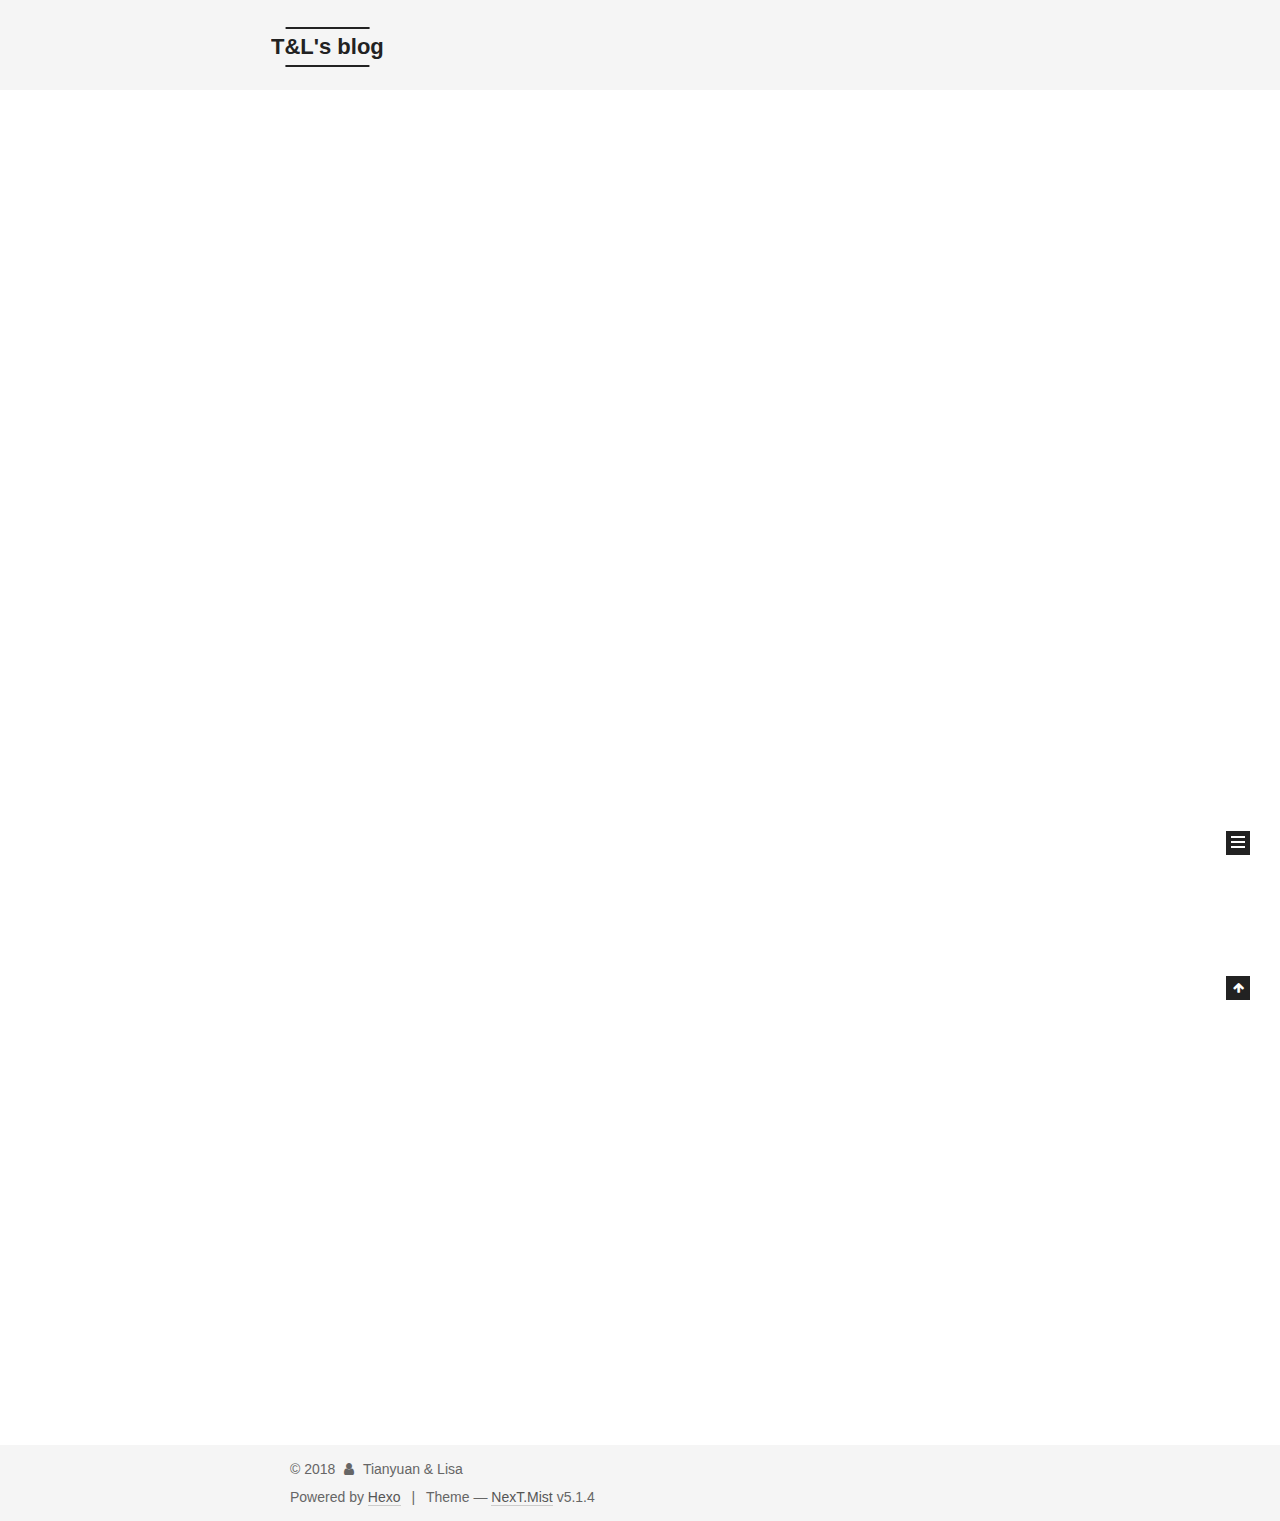
==== commit 15b4220c: "Site updated: 2018-11-05 17:51:23" ====
--- a/index.html
+++ b/index.html
@@ -254,7 +254,7 @@
     <span hidden itemprop="author" itemscope="" itemtype="http://schema.org/Person">
       <meta itemprop="name" content="Tianyuan & Lisa">
       <meta itemprop="description" content="">
-      <meta itemprop="image" content="/images/avatar.png">
+      <meta itemprop="image" content="/images/avatar.gif">
     </span>
 
     <span hidden itemprop="publisher" itemscope="" itemtype="http://schema.org/Organization">
@@ -374,7 +374,7 @@
     <span hidden itemprop="author" itemscope="" itemtype="http://schema.org/Person">
       <meta itemprop="name" content="Tianyuan & Lisa">
       <meta itemprop="description" content="">
-      <meta itemprop="image" content="/images/avatar.png">
+      <meta itemprop="image" content="/images/avatar.gif">
     </span>
 
     <span hidden itemprop="publisher" itemscope="" itemtype="http://schema.org/Organization">
@@ -519,8 +519,6 @@
         <div class="site-overview">
           <div class="site-author motion-element" itemprop="author" itemscope="" itemtype="http://schema.org/Person">
             
-              <img class="site-author-image" itemprop="image" src="/images/avatar.png" alt="Tianyuan & Lisa">
-            
               <p class="site-author-name" itemprop="name">Tianyuan & Lisa</p>
               <p class="site-description motion-element" itemprop="description"></p>
           </div>
@@ -541,6 +539,15 @@
             
 
             
+              
+              
+              <div class="site-state-item site-state-tags">
+                <a href="/tags/index.html">
+                  <span class="site-state-item-count">1</span>
+                  <span class="site-state-item-name">tags</span>
+                </a>
+              </div>
+            
 
           </nav>
 
@@ -728,6 +735,19 @@
 
 
 
+<!-- LOCAL: You can save these files to your site and update links -->
+    
+        
+        <link rel="stylesheet" href="https://imsun.github.io/gitment/style/default.css">
+        <script src="https://www.wenjunjiang.win/js/gitment.js"></script>
+    
+<!-- END LOCAL -->
+
+    
+
+    
+
+
 
 
 
--- a/css/main.css
+++ b/css/main.css
@@ -1822,7 +1822,7 @@
   width: 4px;
   height: 4px;
   border-radius: 50%;
-  background: #61c359;
+  background: #ff1a3e;
 }
 .links-of-blogroll {
   font-size: 13px;
@@ -2207,6 +2207,19 @@
 .theme-next .this_ua.browser.QQBrowser {
   background-color: #78ace9 !important;
   border-color: #4cae4c !important;
+}
+#gitment-display-button {
+  display: inline-block;
+  padding: 0 15px;
+  color: #0a9caf;
+  cursor: pointer;
+  font-size: 14px;
+  border: 1px solid #0a9caf;
+  border-radius: 4px;
+}
+#gitment-display-button:hover {
+  color: #fff;
+  background: #0a9caf;
 }
 .post-spread {
   margin-top: 20px;
